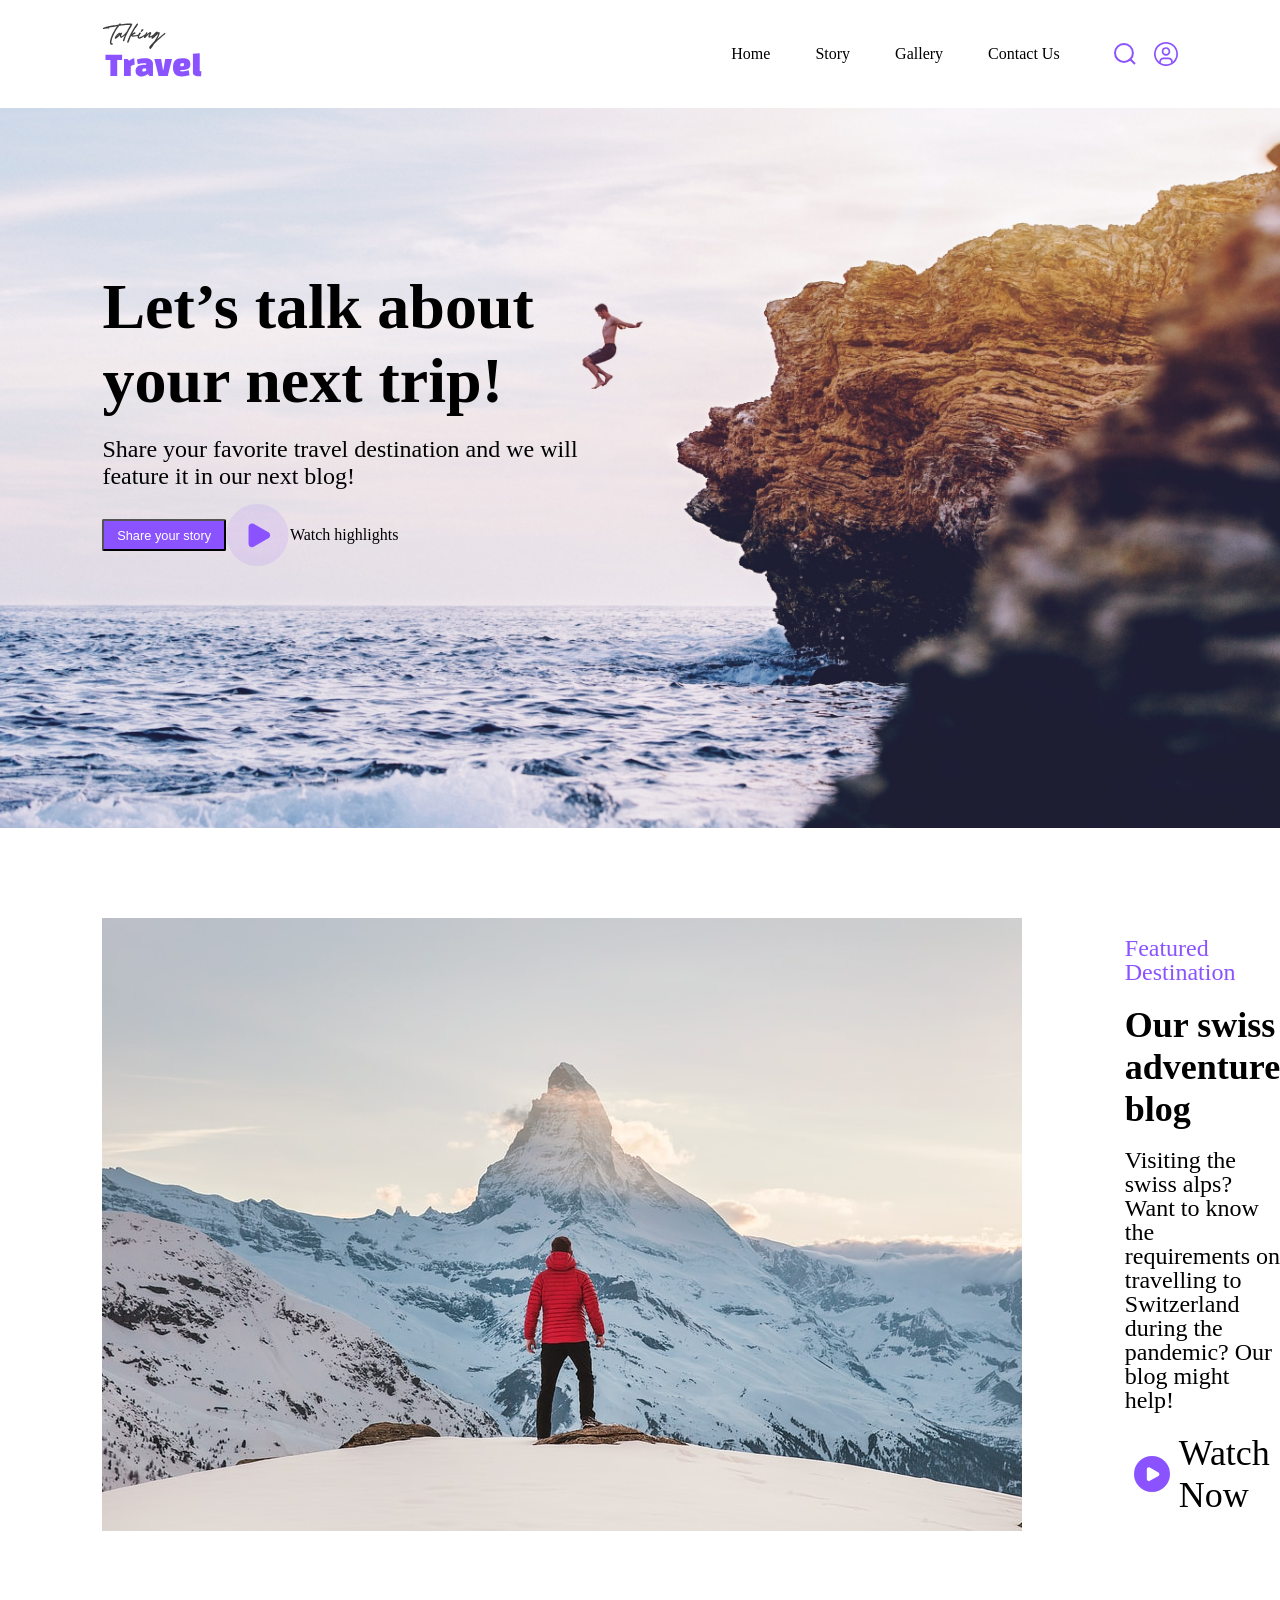
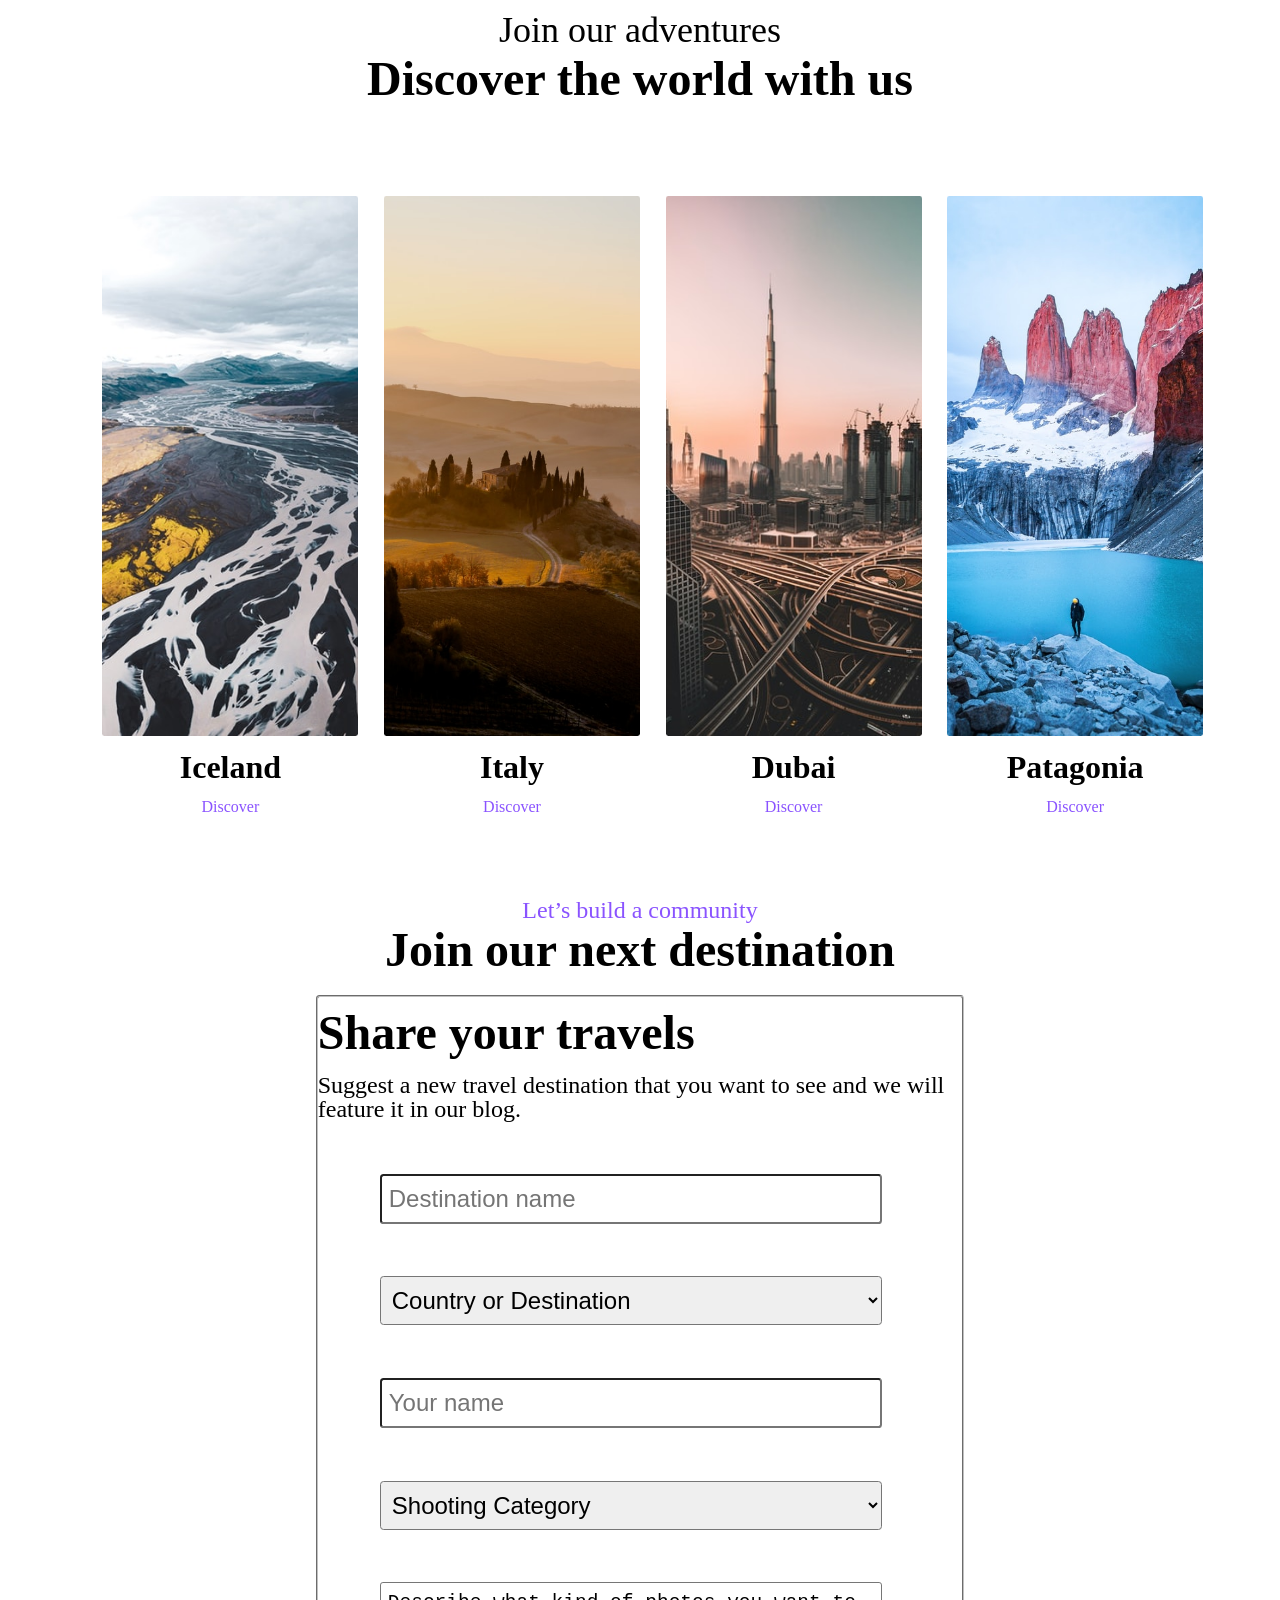
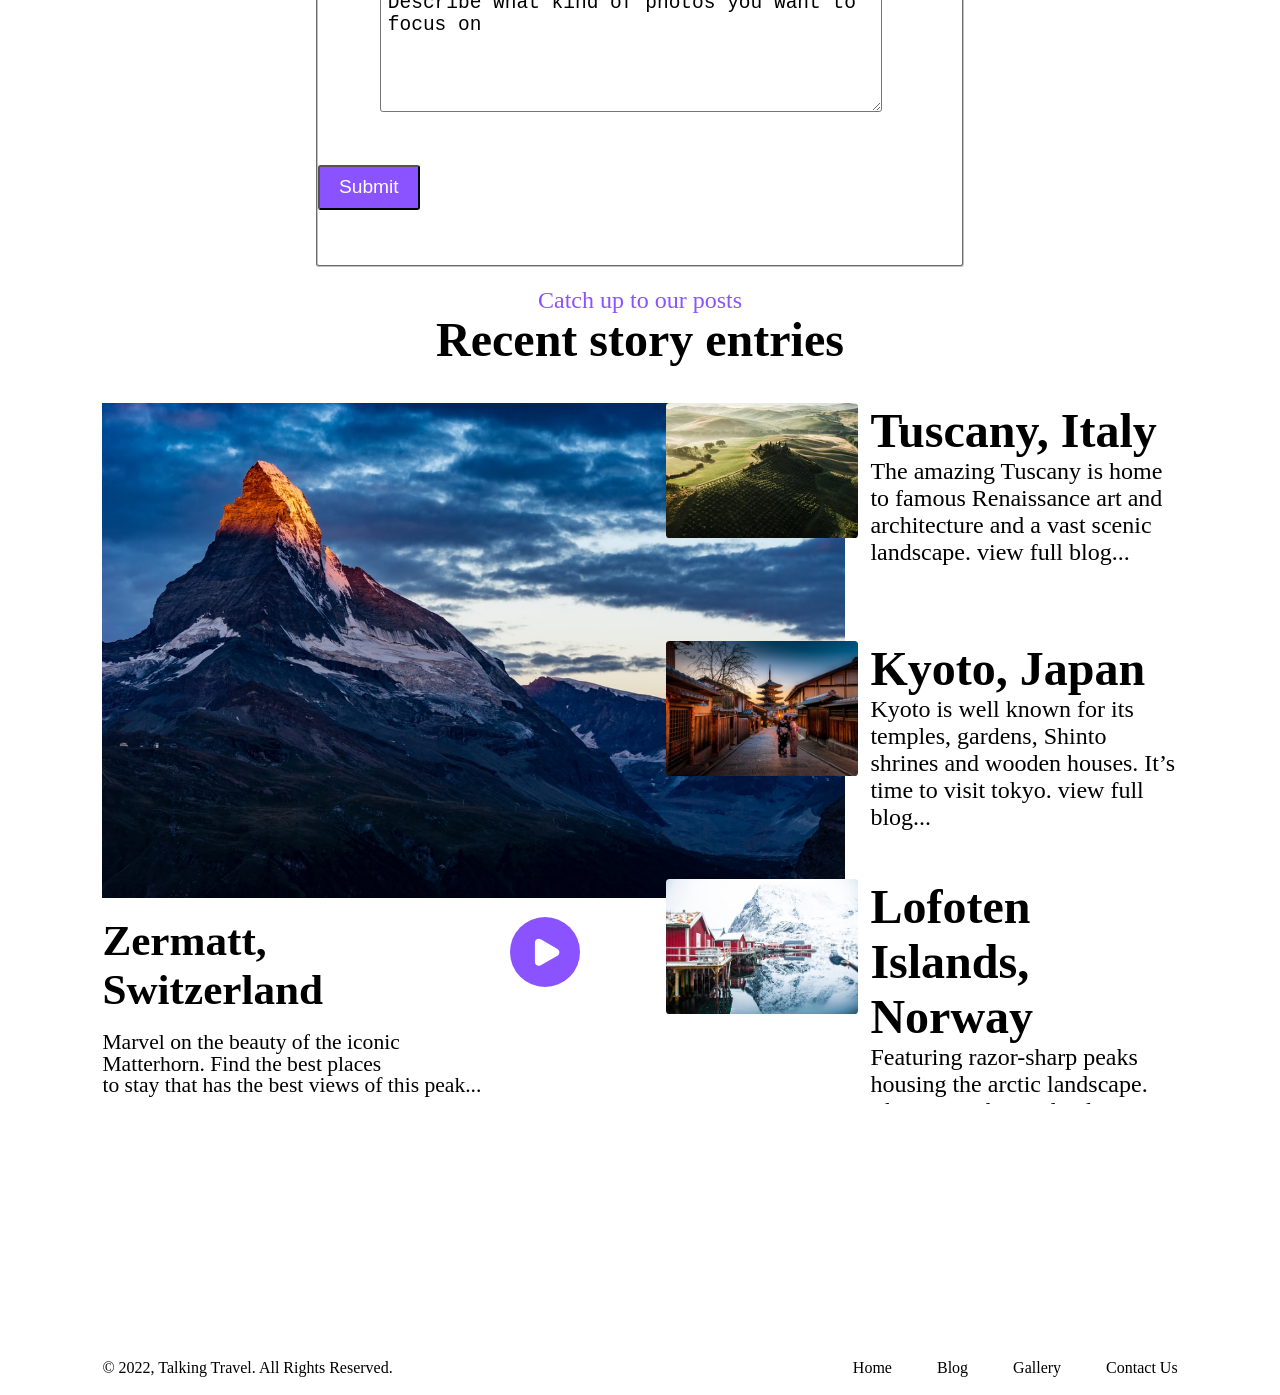
==== index.html @ 19603972 "add spacer, add 6  small style files  instead of one big" ====
<!DOCTYPE html>
<html lang="en">
  <head>
    <meta charset="UTF-8" />
    <link rel="stylesheet" href="css/base.css" />
    <link rel="stylesheet" href="css/layout.css" />
    <link rel="stylesheet" href="css/components.css" />
    <link rel="stylesheet" href="css/grid.css" />
    <link rel="stylesheet" href="css/forms.css" />
    <link rel="stylesheet" href="css/backgrounds.css" />
    <title>Home</title>
  </head>
  <body>
    <header>
      <picture class="space">
        <source media="(min-width: 360)" srcset="path" />
        <img src="assets/vector/header-logo.svg" />
      </picture>
      <nav class="navigation_menu">
        <ul class="navigation_menu_list">
          <li><a href="#">Home</a></li>
          <li><a href="blog.html">Story</a></li>
          <li><a href="#">Gallery</a></li>
          <li><a href="#">Contact Us</a></li>
        </ul>
        <section class="navigation_menu_icons">
          <picture class="navigation_menu_icons">
            <source media="(min-width: 360 px)" srcset="path" />
            <img src="assets/vector/header-search-icon.svg" />
          </picture>
          <picture class="navigation_menu_icons">
            <source media="(min-width: 360 px)" srcset="path" />
            <img src="assets/vector/header-profile-icon.svg" />
          </picture>
        </section>
      </nav>
    </header>
    <main>
      <section class="main_background">
        <h1 class="split_screen_header">
          Let’s talk about <br />
          your next trip!
        </h1>
        <p class="split_screen">
          Share your favorite travel destination and we will <br />
          feature it in our next blog!
        </p>
        <section class="item_row_button">
          <button type="button" value="button" class="split_screen_button">
            Share your story
          </button>
          <picture>
            <source media="(min-width: 240 px)" srcset="path" />
          </picture>
          <img src="assets/vector/hero-player.svg" alt="Watch highlights" />
          <figcaption>Watch highlights</figcaption>
        </section>
      </section>
      <section class="space"></section>
      <section class="split_screen">
        <picture>
          <source media="(min-width: 360 px)" srcset="path" />
          <img src="assets/images/image.jpg" alt="Watch highlights" />
        </picture>
        <section>
          <a class="split_screen"> Featured Destination</a>
          <h1 class="split_screen_header_smaller">Our swiss adventure blog</h1>
          <p class="split_screen">
            Visiting the swiss alps? Want to know the requirements on <br />
            travelling to Switzerland during the pandemic? Our blog might help!
          </p>
          <section class="split_screen">
            <picture class="navigation_menu_icons">
              <source media="(min-width: 360 px)" srcset="path" />
              <img
                src="assets/vector/video_player.svg"
                alt="Watch highlights"
              />
              <figcaption class="navigation_menu_list">Watch Now</figcaption>
            </picture>
          </section>
        </section>
      </section>
      <section class="space"></section>
      <section class="middle_style">
        <a class="middle_style"> Join our adventures</a>
      </section>
      <section class="middle_style">
        <h1 class="middle_style_head">Discover the world with us</h1>
      </section>
      <section class="space"></section>
      <section class="middle_grid">
        <section class="item">
          <picture>
            <source media="(min-width: 10 px)" srcset="path" />
            <img src="assets/images/rowImage.jpg" alt="Element 1" />
          </picture>
          <h1 class="middle_style_header_smaller">Iceland</h1>
          <p class="middle_style_colored">Discover</p>
        </section>
        <section class="item">
          <picture>
            <source media="(min-width: 10 px)" srcset="path" />
            <img src="assets/images/rowImage2.jpg" alt="Element 2" />
          </picture>
          <h1 class="middle_style_header_smaller">Italy</h1>
          <p class="middle_style_colored">Discover</p>
        </section>
        <section class="item">
          <picture>
            <source media="(min-width: 10 px)" srcset="path" />
            <img src="assets/images/rowImage3.jpg" alt="Element 3" />
          </picture>
          <h1 class="middle_style_header_smaller">Dubai</h1>
          <p class="middle_style_colored">Discover</p>
        </section>
        <section class="item">
          <picture>
            <source media="(min-width: 10 px)" srcset="path" />
            <img src="assets/images/rowImage4.jpg" alt="Element 3" />
          </picture>
          <h1 class="middle_style_header_smaller">Patagonia</h1>
          <p class="middle_style_colored">Discover</p>
        </section>
      </section>
      <section class="space"></section>
      <section class="join_background">
        <section class="middle_style">
          <p class="middle_style_colored">Let’s build a community</p>
        </section>
        <section class="middle_style">
          <h1 class="middle_style_head">Join our next destination</h1>
        </section>
        <form action="formHandler.js" autocomplete="on" class="middle_style">
          <fieldset class="split_screen_noflex">
            <h1 class="split_screen_header_smaller_nopadding">
              Share your travels
            </h1>
            <p class="split_screen_noflex">
              Suggest a new travel destination that you want to see and we will
              <br />
              feature it in our blog.
            </p>
            <br />
            <input
              type="text"
              placeholder="Destination name"
              class="form_element"
            />
            <br />
            <select class="form_element">
              <option value="Country or Destination">
                Country or Destination
              </option>
              <option value="Something else">Something else</option>
            </select>
            <br />
            <input type="text" placeholder="Your name" class="form_element" />
            <br />
            <select class="form_element">
              <option value="Shooting Category">Shooting Category</option>
              <option value="Something else">Something else</option>
            </select>
            <br />
            <textarea rows="5" cols="45" name="text" class="form_element">
Describe what kind of photos you want to focus on </textarea
            >
            <br />
            <input type="submit" , value="Submit" class="split_screen_button" />
            <br />
          </fieldset>
        </form>
      </section>
      <section class="middle_style">
        <p class="middle_style_colored">Catch up to our posts</p>
      </section>
      <section class="middle_style">
        <h1 class="middle_style_head">Recent story entries</h1>
      </section>
      <section class="split_screen_second">
        <section>
          <picture>
            <source media="(min-width: 360 px)" srcset="path" />
            <img src="assets/images/mountain.jpg" alt="mountain" />
          </picture>
          <section class="split_screen_nopadding">
            <section>
              <h1 class="split_screen_header_smaller_nopadding">
                Zermatt, Switzerland
              </h1>
              <p class="split_screen_nopadding">
                Marvel on the beauty of the iconic Matterhorn. Find the best
                places <br />
                to stay that has the best views of this peak...
              </p>
            </section>
            <picture>
              <source media="(min-width: 360 px)" srcset="path" />
              <img
                src="assets/vector/video_player.svg"
                alt="Watch highlights"
              />
            </picture>
          </section>
        </section>
        <section class="middle_grid_row">
          <section class="item_row">
            <picture>
              <source media="(min-width: 10 px)" srcset="path" />
              <img src="assets/images/vertical.jpg" alt="Element 1" />
            </picture>
            <section>
              <h1 class="middle_style_header_smaller">Tuscany, Italy</h1>
              <p class="split_screen_noflex">
                The amazing Tuscany is home to famous Renaissance art and
                architecture and a vast scenic landscape. view full blog...
              </p>
            </section>
          </section>
          <section class="item_row">
            <picture>
              <source media="(min-width: 10 px)" srcset="path" />
              <img src="assets/images/vertical2.jpg" alt="Element 2" />
            </picture>
            <section>
              <h1 class="middle_style_header_smaller">Kyoto, Japan</h1>
              <p class="split_screen_noflex">
                Kyoto is well known for its temples, gardens, Shinto shrines and
                wooden houses. It’s time to visit tokyo. view full blog...
              </p>
            </section>
          </section>
          <section class="item_row">
            <picture>
              <source media="(min-width: 10 px)" srcset="path" />
              <img src="assets/images/vertical3.jpg" alt="Element 3" />
            </picture>
            <section>
              <h1 class="middle_style_header_smaller">
                Lofoten Islands, Norway
              </h1>
              <p class="split_screen_noflex">
                Featuring razor-sharp peaks housing the arctic landscape. This
                astonishing island is perfect for your next postcard. view full
                blog...
              </p>
            </section>
          </section>
        </section>
      </section>
    </main>
    <footer class="navigation_menu">
      <p>&copy; 2022, Talking Travel. All Rights Reserved.</p>
      <nav class="navigation_menu">
        <ul class="navigation_menu_list">
          <li><a href="#">Home</a></li>
          <li><a href="blog.html">Blog</a></li>
          <li><a href="#">Gallery</a></li>
          <li><a href="#">Contact Us</a></li>
        </ul>
      </nav>
    </footer>
  </body>
</html>
---- css/base.css ----
body {
  font: 100% Roboto;
}
* {
  margin: 0;
}
---- css/layout.css ----
header,
footer {
  display: flex;
  align-items: center;
  justify-content: space-between;
  padding: 2vh 8vw;
}
.space {
  height: 8vh;
}

.navigation_menu,
.navigation_menu_list,
.navigation_menu_icons {
  display: flex;
  justify-content: space-between;
  flex-wrap: nowrap;
  align-items: center;
  gap: 5vh;
}
.navigation_menu_list {
  justify-content: center;
}
.navigation_menu_icons {
  gap: 1vh;
}
---- css/components.css ----
.navigation_menu_list li,
.navigation_menu_list a,
.split_screen p,
.split_screen_noflex p,
.split_screen_nopadding p,
.split_screen a {
  display: inline-block;
  color: #000;
  font-family: Roboto;
  font-style: normal;
  font-size: 1em;
  line-height: 100%;
  font-weight: 400;
  letter-spacing: 0%;
  text-decoration: none;
}

.split_screen_nopadding p {
  font-size: 0.6em;
}

.split_screen a {
  color: #8a53ff;
}

.split_screen,
.split_screen_nopadding,
.split_screen_header,
.split_screen_header_smaller,
.split_screen_noflex,
.split_screen_second {
  padding-left: 8vw;
  display: flex;
  text-align: left;
  margin: 0;
}

.split_screen {
  padding-top: 2vh;
  justify-content: space-between;
  font-size: 1.5em;
}
.split_screen_nopadding {
  padding-left: 0vw;
  padding-top: 2vh;
  justify-content: center;
  font-size: 1.5em;
  gap: 1vw;
}
.split_screen_header {
  padding-top: 18vh;
  justify-content: left;
  font-size: 4em;
  font-family: Changa One;
}
.split_screen_header_smaller {
  padding-top: 2vh;
  text-align: inherit;
  justify-content: inherit;
  font-size: 1.5em;
  font-family: Changa One;
}
.split_screen_button {
  background-color: #8a53ff;
  font-size: 0.8em;
  color: #ffff;
  border-radius: 0.15em;
  padding: 0.5em 1em;
  margin: 0;
  outline: none;
}
.middle_style {
  display: flex;
  text-align: center;
  font-size: 1.5em;
  margin: 0;
  justify-content: center;
  gap: 1vw;
}
.middle_style_colored {
  display: inline-block;
  color: #8a53ff;
  font-family: Roboto;
  font-size: 1em;
  line-height: 100%;
  font-weight: 400;
  letter-spacing: 0%;
  text-decoration: none;
}

.middle_style_header_smaller,
.split_screen_noflex h1,
.middle_style_head {
  display: flex;
  text-align: inherit;
  justify-content: inherit;
  font-size: 2em;
  margin: 0;
  font-family: Changa One;
}

.middle_style_head {
  text-align: center;
  justify-content: center;
  padding-bottom: 2vh;
}

.split_screen_header_smaller_nopadding {
  display: inherit;
  text-align: inherit;
  justify-content: inherit;
  font-size: 1.2em;
  margin: 0;
  font-family: Changa One;
}

.split_screen_noflex {
  padding-left: 0vw;
  justify-content: space-between;
  flex-direction: column;
  align-items: flex-start;
  font-size: 1em;
  gap: 1vw;
  border-radius: 0.15em;
}
.split_screen_noflex picture,
.split_screen_second picture {
  object-fit: cover;
  display: flex;
  width: 35vw;
  height: 55vh;
  border-radius: 0.15em;
}
.split_screen_smaller {
  object-fit: cover;
  display: flex;
  width: 20vw;
  height: 40vh;
  border-radius: 0.15em;
}
.split_screen_noflex_small {
  padding-top: 4vh;
  padding-left: 4vw;
  display: flex;
  align-items: center;
  font-size: 1em;
  margin: 0;
}
.split_screen_noflex_small picture,
.split_screen_nopadding picture {
  object-fit: cover;
  display: block;
  margin: 0;
  width: 40vw;
  height: 40vh;
}

.split_screen_noflex_small img,
.split_screen_nopadding img {
  width: 20%;
  height: 20%;
  object-fit: contain;
  display: block;
}

.split_screen_image {
  display: flex;
  text-align: left;
  justify-content: left;
  font-size: 1.5em;
  margin: 0;
  gap: 1vw;
  object-fit: cover;
  display: flex;
  width: 20vw;
  height: 40vh;
  border-radius: 0.15em;
}

.split_screen_second {
  padding-top: 2vh;
  justify-content: left;
  font-size: 1.5em;
  gap: 1vw;
}
---- css/grid.css ----
.middle_grid {
  padding-left: 8vw;
  padding-right: 8vw;
  margin: 0;
  display: grid;
  grid-template-columns: repeat(4, 1fr);
  gap: 2vw;
}

.middle_grid_row {
  margin-left: -16vw;
  padding-right: 8vw;
  display: grid;
  grid-template-rows: repeat(4, 1fr);
  gap: 1vw;
}

.item,
.item_row {
  margin: 0;
  display: flex;
  flex-direction: column;
  text-align: center;
  align-items: center;
  width: 20vw;
  height: 70vh;
  overflow: hidden;
  gap: 1vw;
}

.item_row {
  flex-direction: row;
  width: 40vw;
  height: 25vh;
  overflow: hidden;
  align-items: flex-start;
  text-align: left;
}

.item_row_button {
  padding-left: 8vw;
  margin: 0;
  display: flex;
  flex-direction: row;
  width: 30vw;
  height: 10vh;
  overflow: hidden;
  align-items: center;
}

.item_row_button img {
  object-fit: contain;
  display: flex;
  width: 5vw;
  height: 7vh;
  overflow: hidden;
  border-radius: 0.15em;
}
.middle_grid img,
.middle_grid_row img {
  object-fit: cover;
  display: flex;
  width: 20vw;
  height: 60vh;
  overflow: hidden;
  border-radius: 0.15em;
}
.middle_grid_row img {
  width: 15vw;
  height: 15vh;
}
---- css/forms.css ----
.form_element {
  padding-left: 0.5vw;
  width: 80%;
  padding-top: 1vh;
  padding-bottom: 1vh;
  text-align: left center;
  justify-content: center;
  font-size: 1em;
  margin: 0 auto;
  border-radius: 0.15em;
  display: block;
  box-sizing: border-box;
}
---- css/backgrounds.css ----
.main_background,
.join_background {
  background-repeat: no-repeat;
  background-position: center center;
  background-size: cover;
  background-attachment: fixed;
  width: 100vw;
}

.main_background {
  background-image: url("../assets/images/background.jpg");
  height: 80vh;
}

.join_background {
  background-image: url("../assets/images/join-bg.png");
  height: 110vh;
}
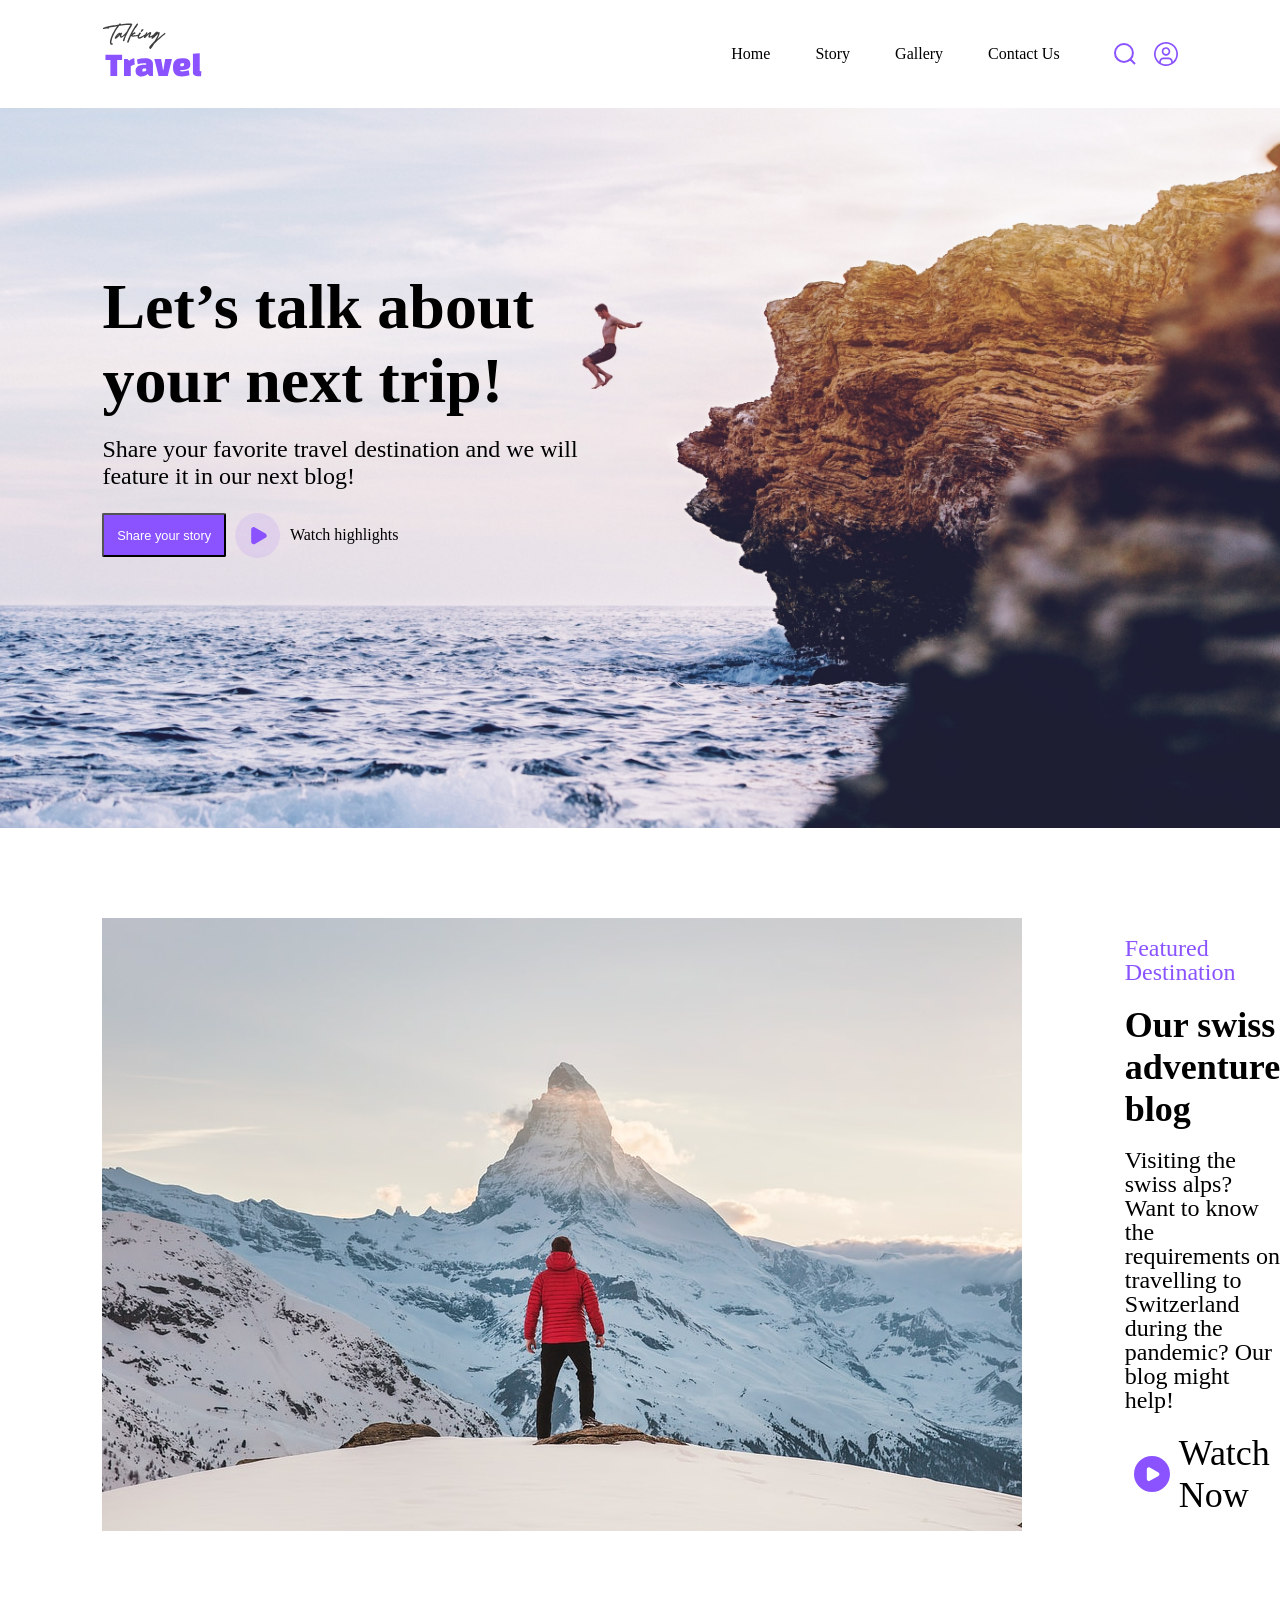
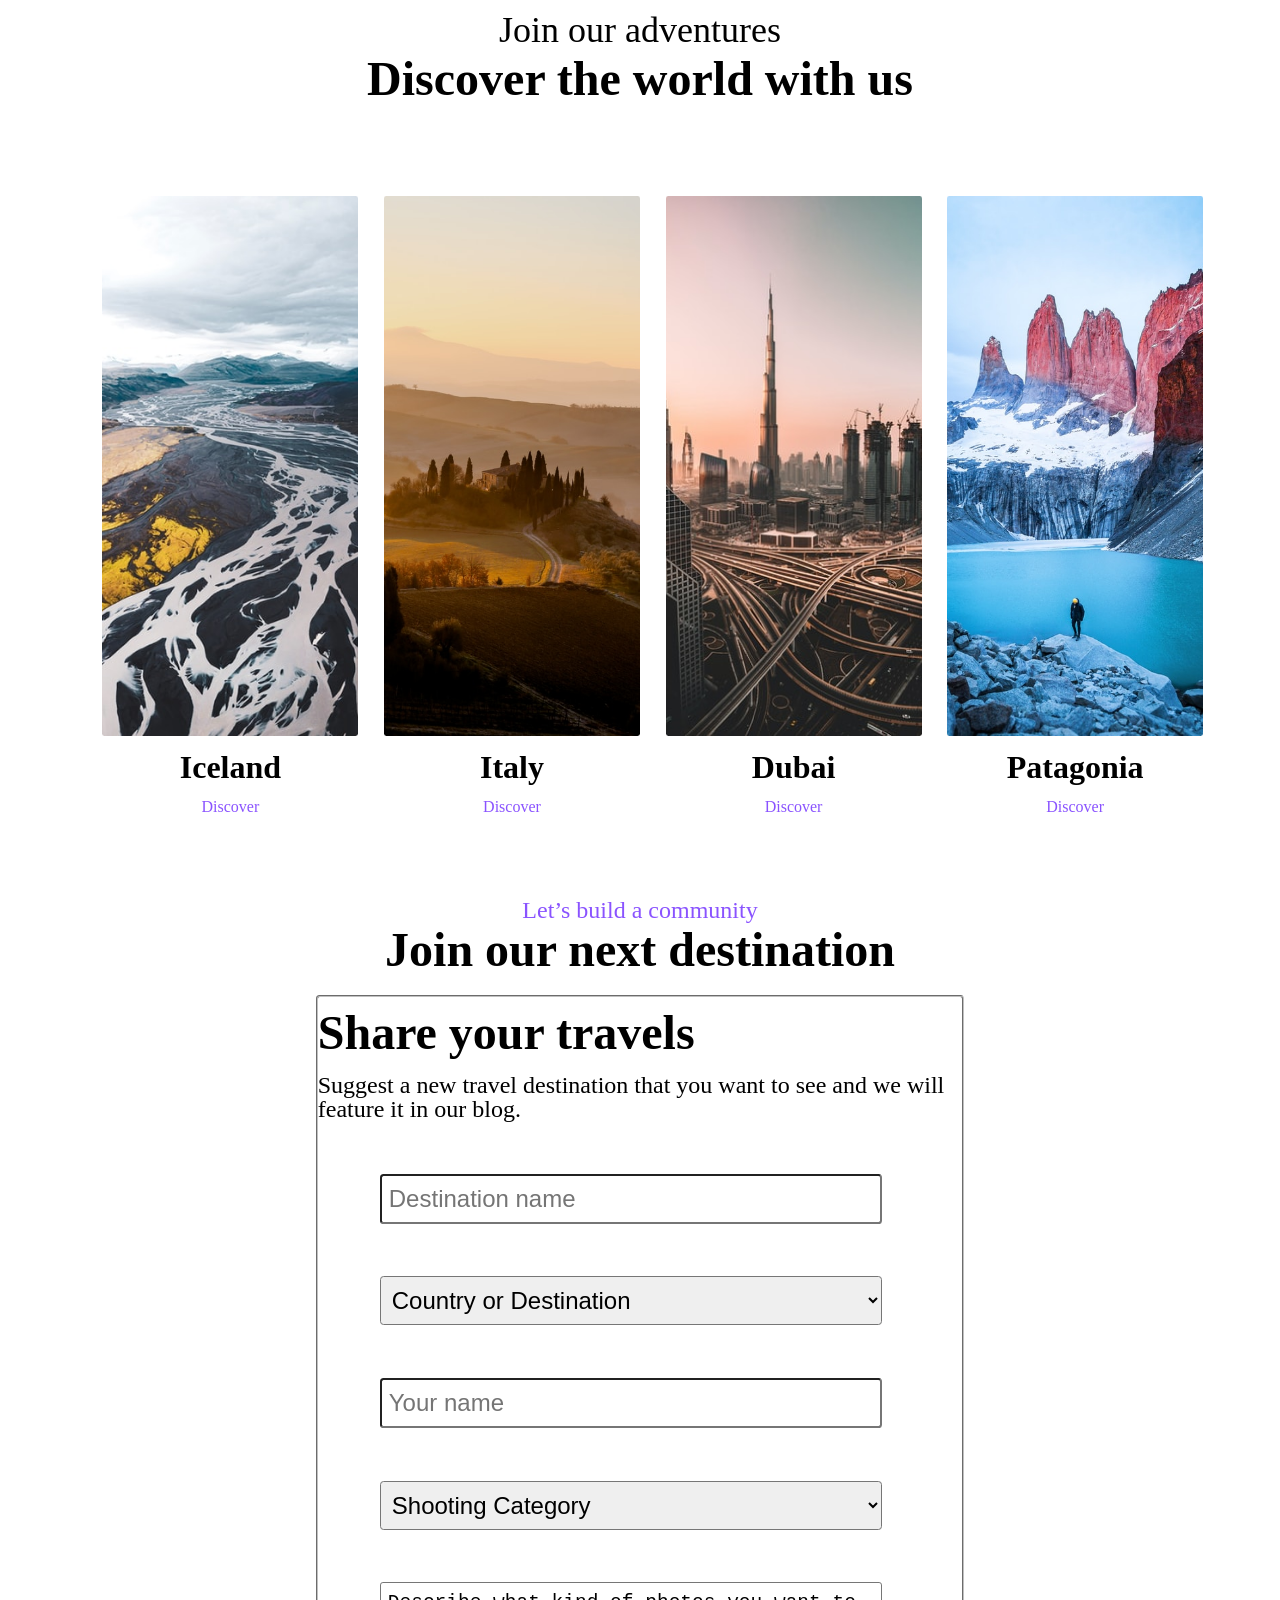
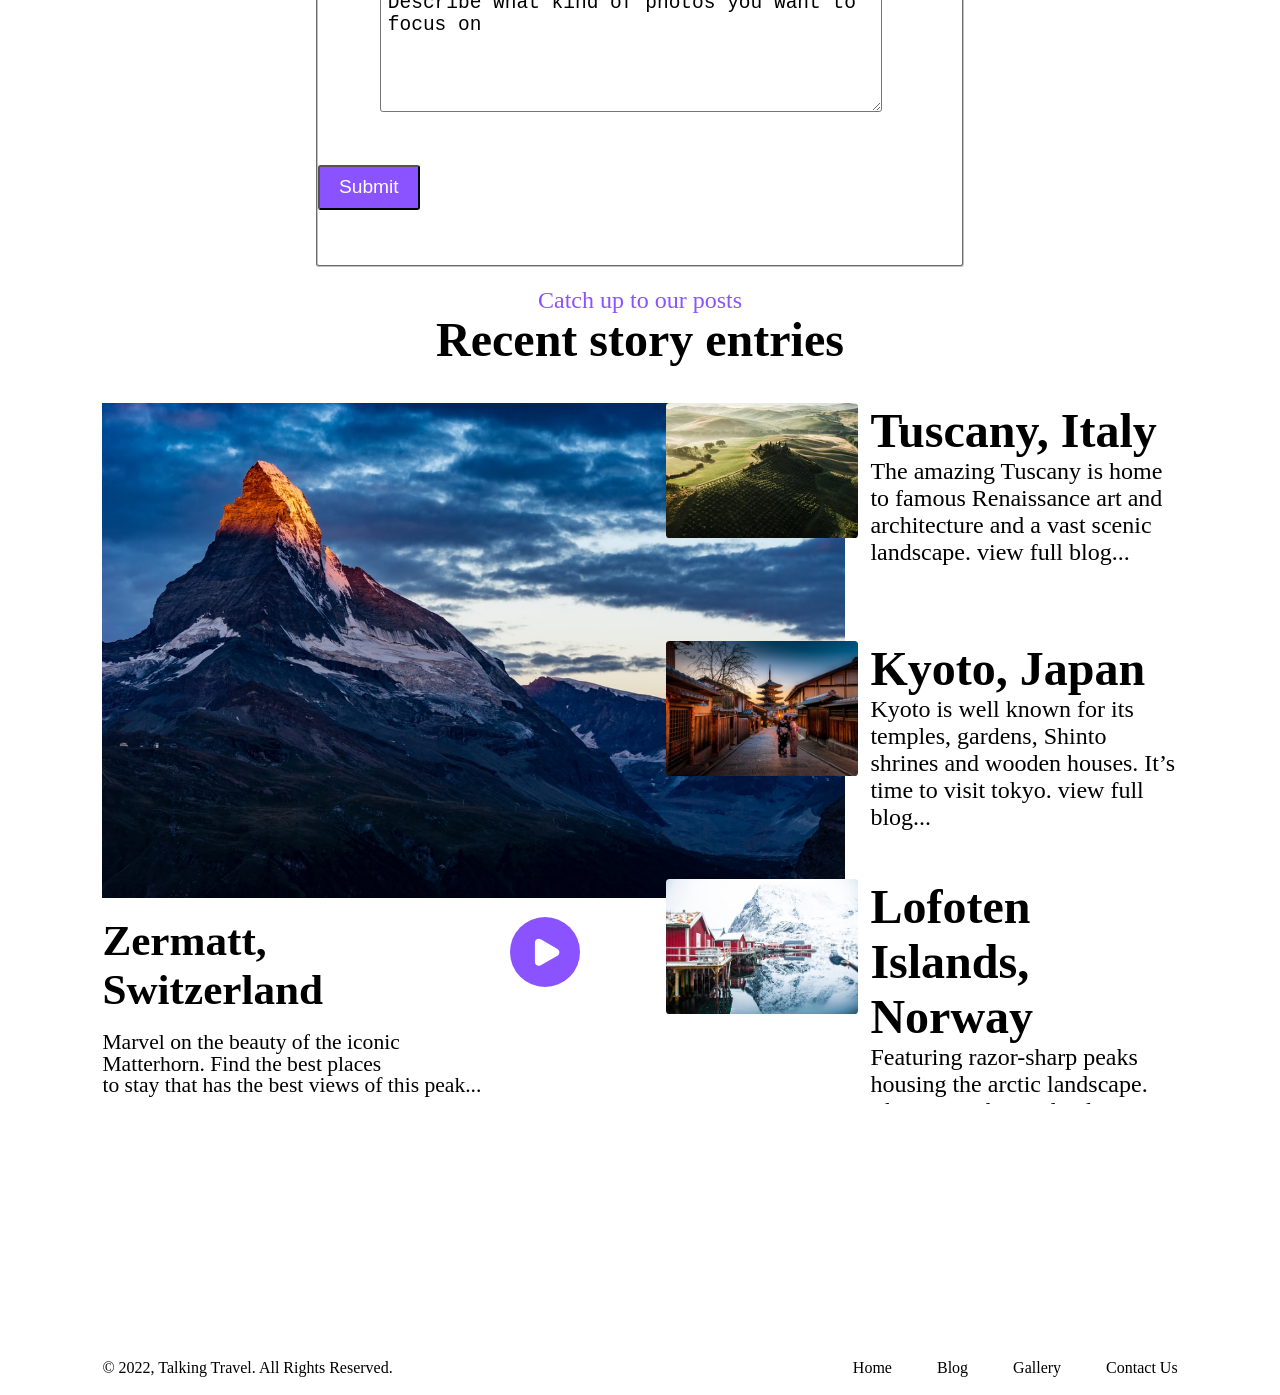
==== commit 18cbee6d: "small style changes" ====
--- a/index.html
+++ b/index.html
@@ -166,7 +166,12 @@
 Describe what kind of photos you want to focus on </textarea
             >
             <br />
-            <input type="submit" , value="Submit" class="split_screen_button" />
+            <input
+              type="submit"
+              ,
+              value="Submit"
+              class="split_screen_button_alternative"
+            />
             <br />
           </fieldset>
         </form>
--- a/css/components.css
+++ b/css/components.css
@@ -3,7 +3,8 @@
 .split_screen p,
 .split_screen_noflex p,
 .split_screen_nopadding p,
-.split_screen a {
+.split_screen a,
+.split_screen_text a {
   display: inline-block;
   color: #000;
   font-family: Roboto;
@@ -19,7 +20,8 @@
   font-size: 0.6em;
 }
 
-.split_screen a {
+.split_screen a,
+.split_screen_noflex a {
   color: #8a53ff;
 }
 
@@ -28,7 +30,9 @@
 .split_screen_header,
 .split_screen_header_smaller,
 .split_screen_noflex,
-.split_screen_second {
+.split_screen_second,
+.split_screen_right,
+.split_screen_text {
   padding-left: 8vw;
   display: flex;
   text-align: left;
@@ -61,6 +65,15 @@
   font-family: Changa One;
 }
 .split_screen_button {
+  background-color: #8a53ff;
+  font-size: 0.8em;
+  color: #ffff;
+  border-radius: 0.15em;
+  padding: 1em 1em;
+  margin: 0;
+  outline: none;
+}
+.split_screen_button_alternative {
   background-color: #8a53ff;
   font-size: 0.8em;
   color: #ffff;
@@ -145,6 +158,19 @@
   align-items: center;
   font-size: 1em;
   margin: 0;
+}
+.picture_column {
+  flex-direction: column;
+  padding-top: 2vh;
+  padding-left: 2vw;
+  width: 15%;
+  height: 20vh;
+  display: flex;
+  align-items: flex-start;
+  justify-content: space-between;
+  font-size: 1em;
+  margin: 0;
+  gap: 0.5vw;
 }
 .split_screen_noflex_small picture,
 .split_screen_nopadding picture {
@@ -182,4 +208,44 @@
   justify-content: left;
   font-size: 1.5em;
   gap: 1vw;
-}+}
+
+.split_screen_right {
+  flex-direction: row;
+  justify-content: right;
+  height: 10vh;
+  width: 40vw;
+  gap: 1vw;
+}
+.split_screen_right img {
+  height: 8vh;
+  border-radius: 2em;
+}
+.picture_column img {
+  height: 27vh;
+  width: 20vw;
+}
+.split_screen video {
+  padding-left: 8vw;
+  justify-content: center;
+  width: 70vw;
+  height: 70vh;
+  object-fit: cover;
+}
+
+.split_screen_text {
+  padding-right: 8vw;
+  flex-direction: column;
+}
+
+.split_screen_text a {
+  padding-right: 2vw;
+  color: #000;
+  font-size: 1.2em;
+}
+.split_screen_text h3 {
+  color: #000;
+  font-size: 1.5em;
+  font-family: Roboto;
+  font-style: normal;
+}
--- a/css/grid.css
+++ b/css/grid.css
@@ -6,6 +6,17 @@
   grid-template-columns: repeat(4, 1fr);
   gap: 2vw;
 }
+
+.middle_grid_narrow {
+  padding-left: 16vw;
+  padding-right: 16vw;
+  margin: 0;
+  display: grid;
+  grid-template-columns: repeat(3, 1fr);
+  gap: 1vw;
+}
+
+
 
 .middle_grid_row {
   margin-left: -16vw;
@@ -52,12 +63,13 @@
   object-fit: contain;
   display: flex;
   width: 5vw;
-  height: 7vh;
+  height: 5vh;
   overflow: hidden;
   border-radius: 0.15em;
 }
 .middle_grid img,
-.middle_grid_row img {
+.middle_grid_row img,
+.middle_grid_narrow img {
   object-fit: cover;
   display: flex;
   width: 20vw;
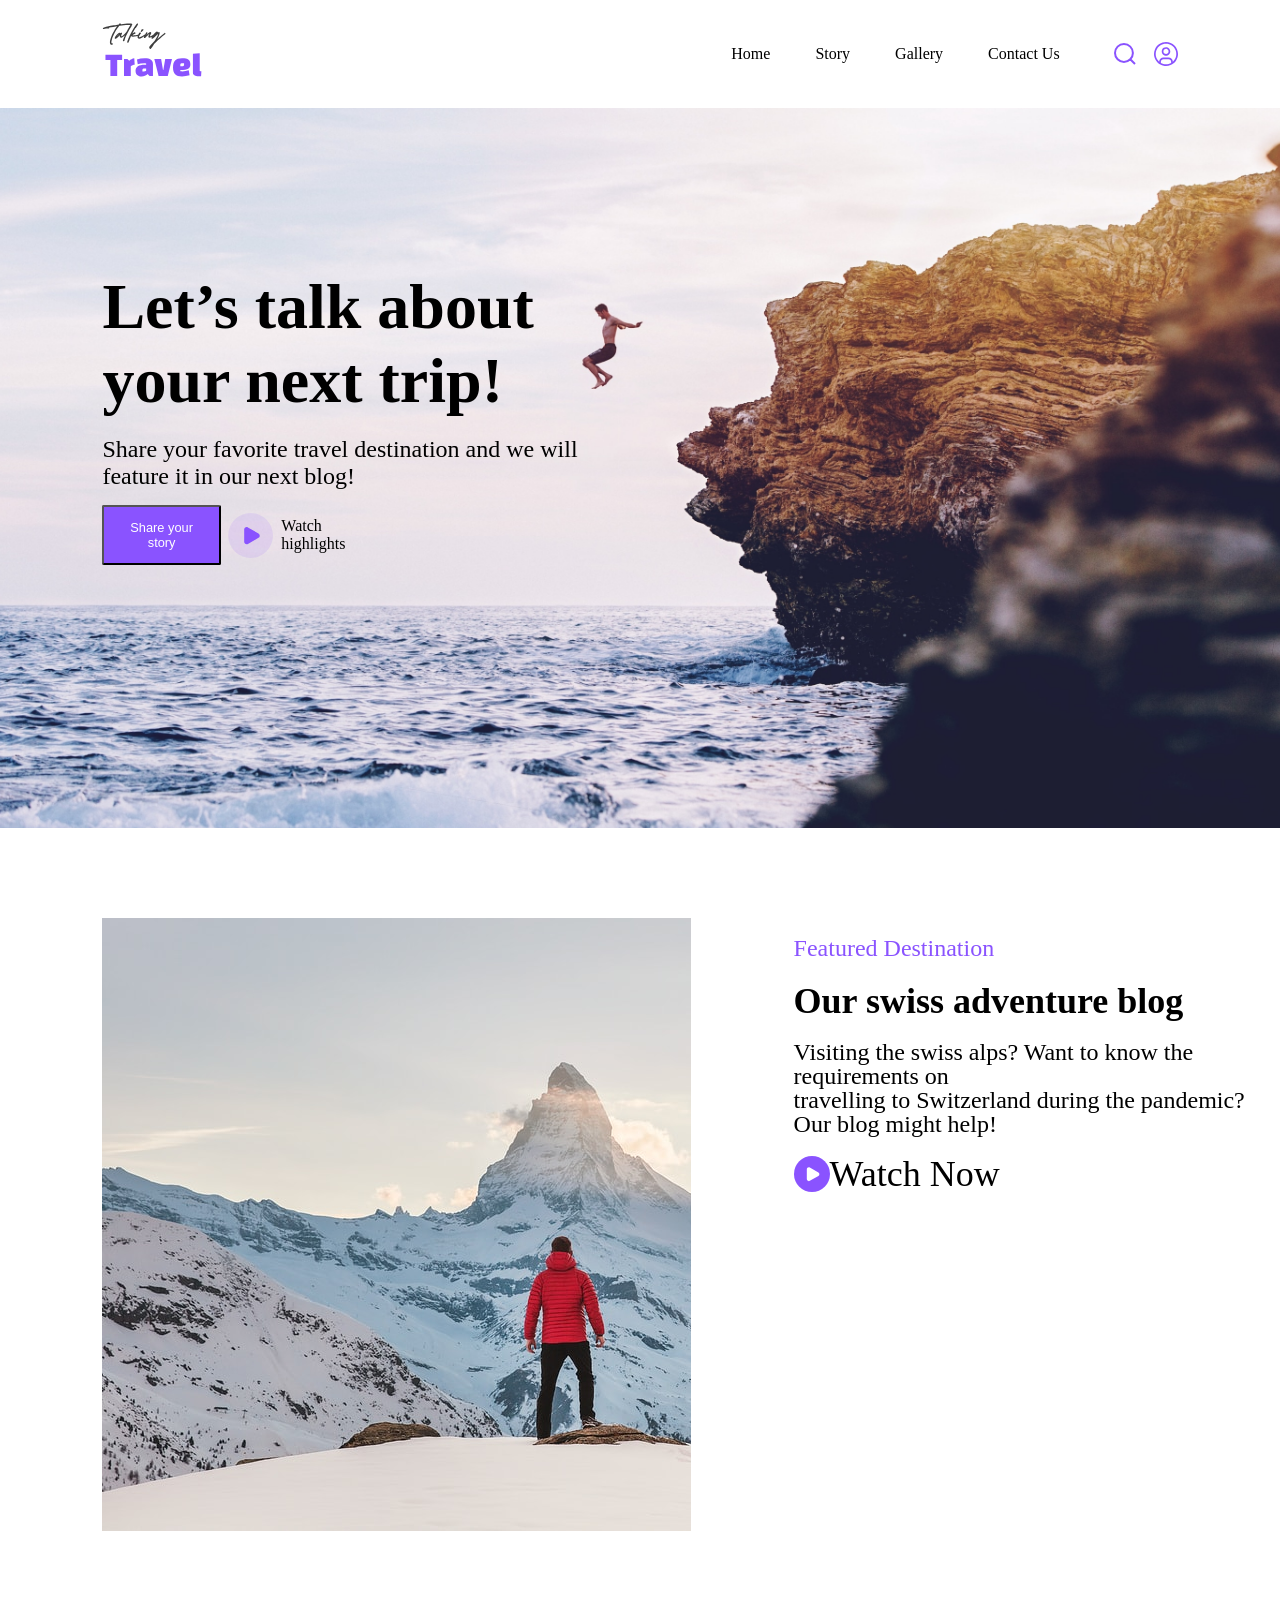
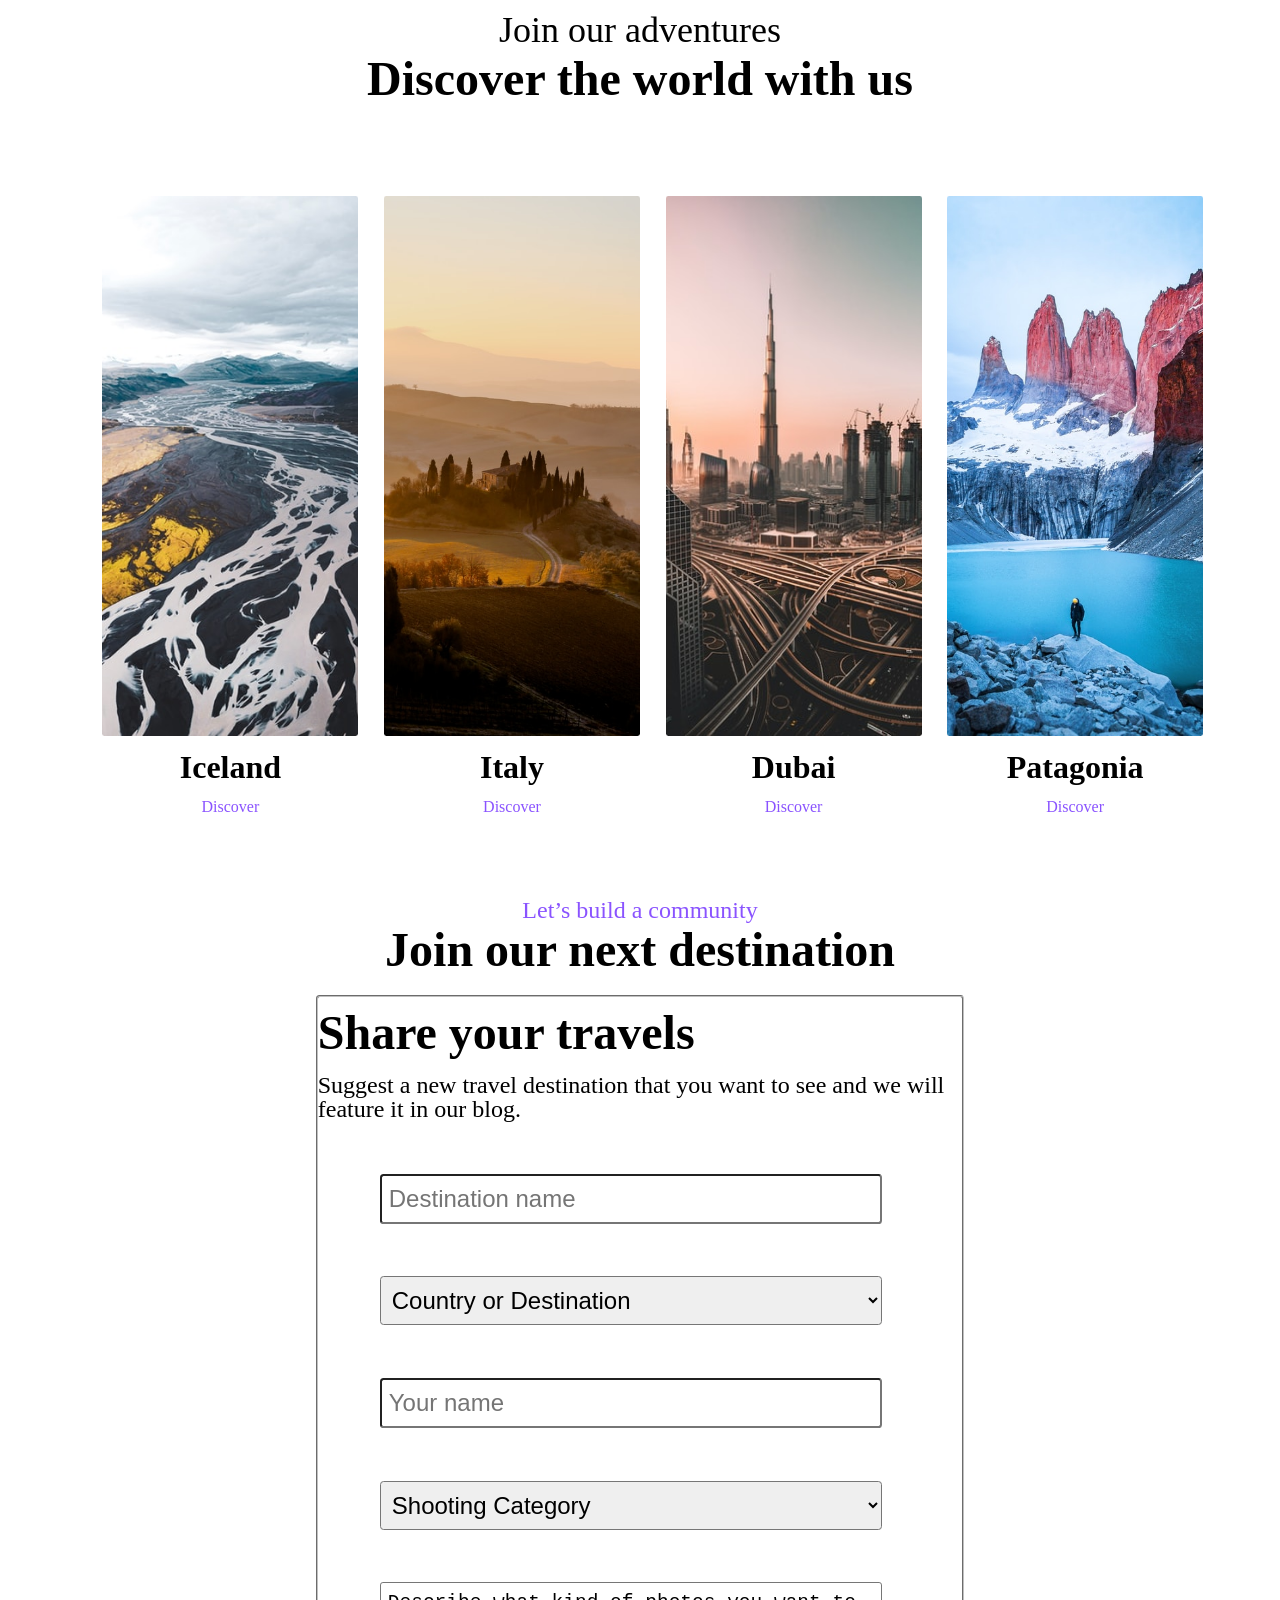
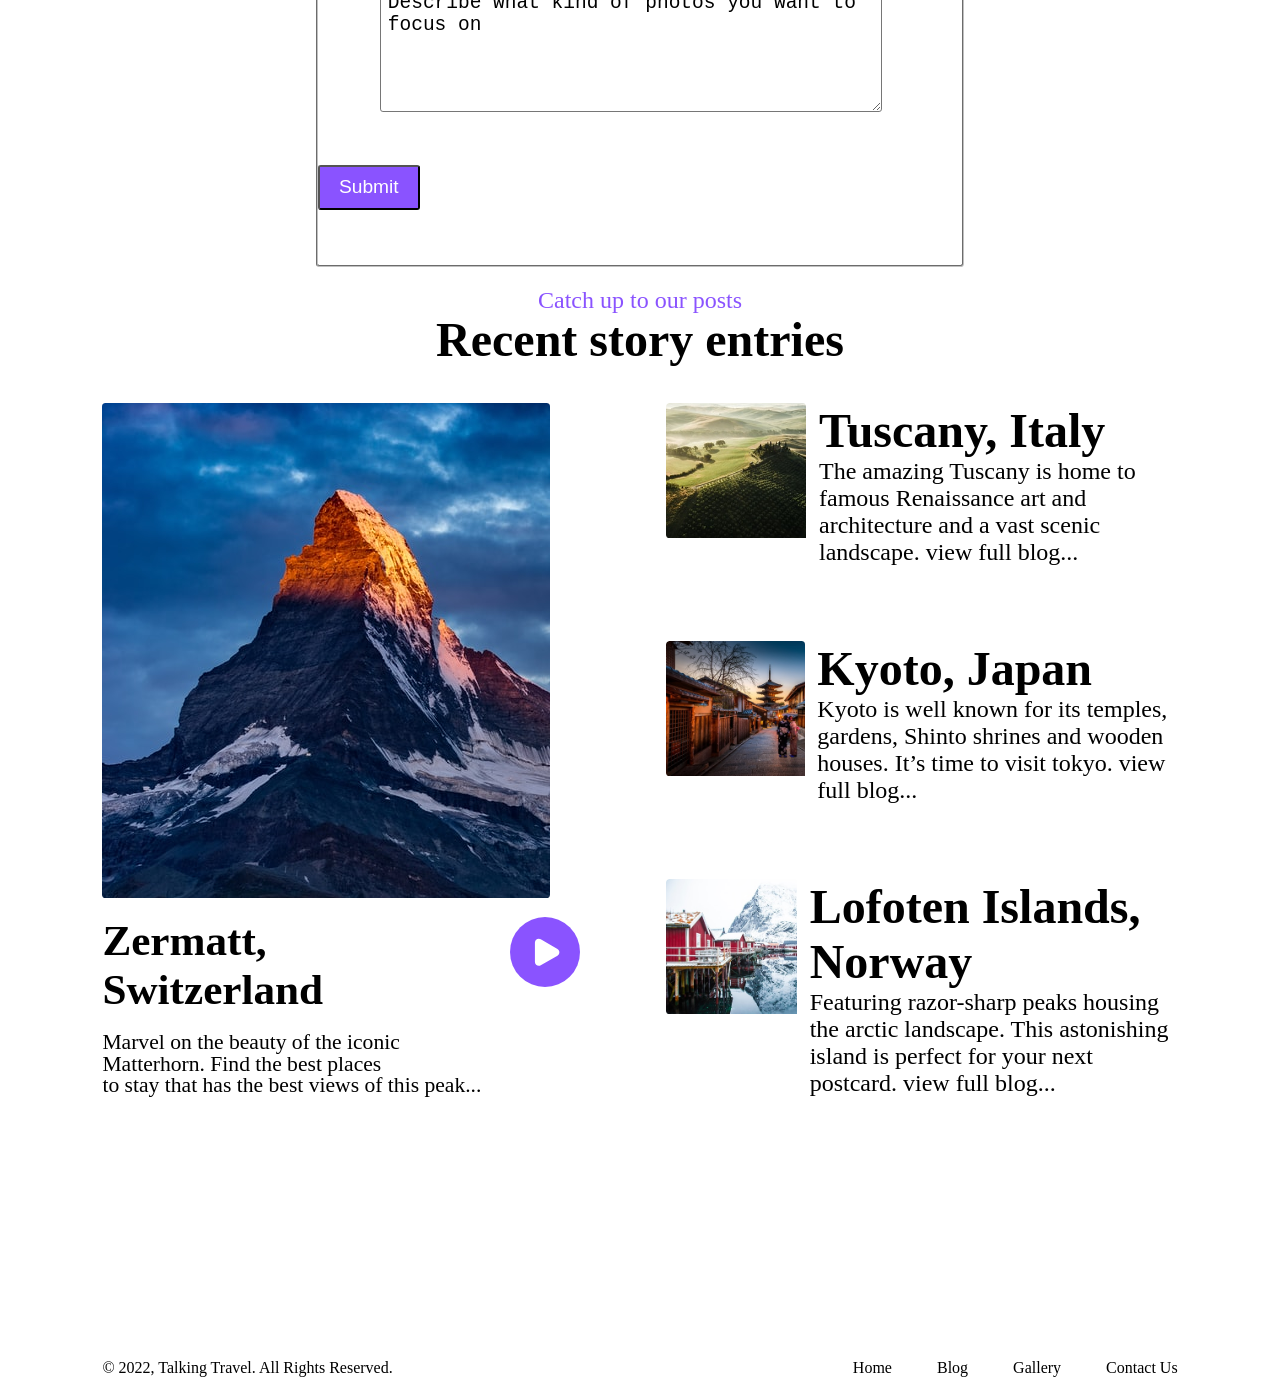
==== commit 6f19e095: "fix button and not used elements" ====
--- a/index.html
+++ b/index.html
@@ -75,63 +75,63 @@
               <img
                 src="assets/vector/video_player.svg"
                 alt="Watch highlights"
-              />
-              <figcaption class="navigation_menu_list">Watch Now</figcaption>
-            </picture>
-          </section>
-        </section>
-      </section>
-      <section class="space"></section>
-      <section class="middle_style">
-        <a class="middle_style"> Join our adventures</a>
-      </section>
-      <section class="middle_style">
-        <h1 class="middle_style_head">Discover the world with us</h1>
-      </section>
-      <section class="space"></section>
-      <section class="middle_grid">
+              />          
+            </picture>
+            <p >Watch Now</p>
+          </section>
+        </section>
+      </section>
+      <section class="space"></section>
+      <section class="screen_center">
+        <a class="screen_center"> Join our adventures</a>
+      </section>
+      <section class="screen_center">
+        <h1 class="screen_center_head">Discover the world with us</h1>
+      </section>
+      <section class="space"></section>
+      <section class="grid">
         <section class="item">
           <picture>
             <source media="(min-width: 10 px)" srcset="path" />
             <img src="assets/images/rowImage.jpg" alt="Element 1" />
           </picture>
-          <h1 class="middle_style_header_smaller">Iceland</h1>
-          <p class="middle_style_colored">Discover</p>
+          <h1 class="screen_center_header_smaller">Iceland</h1>
+          <p class="screen_center_colored">Discover</p>
         </section>
         <section class="item">
           <picture>
             <source media="(min-width: 10 px)" srcset="path" />
             <img src="assets/images/rowImage2.jpg" alt="Element 2" />
           </picture>
-          <h1 class="middle_style_header_smaller">Italy</h1>
-          <p class="middle_style_colored">Discover</p>
+          <h1 class="screen_center_header_smaller">Italy</h1>
+          <p class="screen_center_colored">Discover</p>
         </section>
         <section class="item">
           <picture>
             <source media="(min-width: 10 px)" srcset="path" />
             <img src="assets/images/rowImage3.jpg" alt="Element 3" />
           </picture>
-          <h1 class="middle_style_header_smaller">Dubai</h1>
-          <p class="middle_style_colored">Discover</p>
+          <h1 class="screen_center_header_smaller">Dubai</h1>
+          <p class="screen_center_colored">Discover</p>
         </section>
         <section class="item">
           <picture>
             <source media="(min-width: 10 px)" srcset="path" />
             <img src="assets/images/rowImage4.jpg" alt="Element 3" />
           </picture>
-          <h1 class="middle_style_header_smaller">Patagonia</h1>
-          <p class="middle_style_colored">Discover</p>
+          <h1 class="screen_center_header_smaller">Patagonia</h1>
+          <p class="screen_center_colored">Discover</p>
         </section>
       </section>
       <section class="space"></section>
       <section class="join_background">
-        <section class="middle_style">
-          <p class="middle_style_colored">Let’s build a community</p>
-        </section>
-        <section class="middle_style">
-          <h1 class="middle_style_head">Join our next destination</h1>
-        </section>
-        <form action="formHandler.js" autocomplete="on" class="middle_style">
+        <section class="screen_center">
+          <p class="screen_center_colored">Let’s build a community</p>
+        </section>
+        <section class="screen_center">
+          <h1 class="screen_center_head">Join our next destination</h1>
+        </section>
+        <form action="formHandler.js" autocomplete="on" class="screen_center">
           <fieldset class="split_screen_noflex">
             <h1 class="split_screen_header_smaller_nopadding">
               Share your travels
@@ -176,11 +176,11 @@
           </fieldset>
         </form>
       </section>
-      <section class="middle_style">
-        <p class="middle_style_colored">Catch up to our posts</p>
-      </section>
-      <section class="middle_style">
-        <h1 class="middle_style_head">Recent story entries</h1>
+      <section class="screen_center">
+        <p class="screen_center_colored">Catch up to our posts</p>
+      </section>
+      <section class="screen_center">
+        <h1 class="screen_center_head">Recent story entries</h1>
       </section>
       <section class="split_screen_second">
         <section>
@@ -208,14 +208,14 @@
             </picture>
           </section>
         </section>
-        <section class="middle_grid_row">
+        <section class="grid_row">
           <section class="item_row">
             <picture>
               <source media="(min-width: 10 px)" srcset="path" />
               <img src="assets/images/vertical.jpg" alt="Element 1" />
             </picture>
             <section>
-              <h1 class="middle_style_header_smaller">Tuscany, Italy</h1>
+              <h1 class="screen_center_header_smaller">Tuscany, Italy</h1>
               <p class="split_screen_noflex">
                 The amazing Tuscany is home to famous Renaissance art and
                 architecture and a vast scenic landscape. view full blog...
@@ -228,7 +228,7 @@
               <img src="assets/images/vertical2.jpg" alt="Element 2" />
             </picture>
             <section>
-              <h1 class="middle_style_header_smaller">Kyoto, Japan</h1>
+              <h1 class="screen_center_header_smaller">Kyoto, Japan</h1>
               <p class="split_screen_noflex">
                 Kyoto is well known for its temples, gardens, Shinto shrines and
                 wooden houses. It’s time to visit tokyo. view full blog...
@@ -241,7 +241,7 @@
               <img src="assets/images/vertical3.jpg" alt="Element 3" />
             </picture>
             <section>
-              <h1 class="middle_style_header_smaller">
+              <h1 class="screen_center_header_smaller">
                 Lofoten Islands, Norway
               </h1>
               <p class="split_screen_noflex">
--- a/css/base.css
+++ b/css/base.css
@@ -3,4 +3,5 @@
 }
 * {
   margin: 0;
+  box-sizing: border-box;
 }
--- a/css/components.css
+++ b/css/components.css
@@ -4,7 +4,8 @@
 .split_screen_noflex p,
 .split_screen_nopadding p,
 .split_screen a,
-.split_screen_text a {
+.split_screen_text a,
+.split_screen_text_uniq a {
   display: inline-block;
   color: #000;
   font-family: Roboto;
@@ -32,7 +33,8 @@
 .split_screen_noflex,
 .split_screen_second,
 .split_screen_right,
-.split_screen_text {
+.split_screen_text,
+.split_screen_noflex_custom {
   padding-left: 8vw;
   display: flex;
   text-align: left;
@@ -41,7 +43,7 @@
 
 .split_screen {
   padding-top: 2vh;
-  justify-content: space-between;
+  justify-content: flex-start;
   font-size: 1.5em;
 }
 .split_screen_nopadding {
@@ -82,7 +84,7 @@
   margin: 0;
   outline: none;
 }
-.middle_style {
+.screen_center {
   display: flex;
   text-align: center;
   font-size: 1.5em;
@@ -90,7 +92,7 @@
   justify-content: center;
   gap: 1vw;
 }
-.middle_style_colored {
+.screen_center_colored {
   display: inline-block;
   color: #8a53ff;
   font-family: Roboto;
@@ -101,9 +103,9 @@
   text-decoration: none;
 }
 
-.middle_style_header_smaller,
+.screen_center_header_smaller,
 .split_screen_noflex h1,
-.middle_style_head {
+.screen_center_head {
   display: flex;
   text-align: inherit;
   justify-content: inherit;
@@ -112,7 +114,7 @@
   font-family: Changa One;
 }
 
-.middle_style_head {
+.screen_center_head {
   text-align: center;
   justify-content: center;
   padding-bottom: 2vh;
@@ -136,6 +138,14 @@
   gap: 1vw;
   border-radius: 0.15em;
 }
+.split_screen_noflex_custom {
+  padding-left: 8vw;
+  flex-direction: row;
+  align-items: left;
+  font-size: 1em;
+  gap: 1vw;
+  border-radius: 0.15em;
+}
 .split_screen_noflex picture,
 .split_screen_second picture {
   object-fit: cover;
@@ -159,19 +169,7 @@
   font-size: 1em;
   margin: 0;
 }
-.picture_column {
-  flex-direction: column;
-  padding-top: 2vh;
-  padding-left: 2vw;
-  width: 15%;
-  height: 20vh;
-  display: flex;
-  align-items: flex-start;
-  justify-content: space-between;
-  font-size: 1em;
-  margin: 0;
-  gap: 0.5vw;
-}
+
 .split_screen_noflex_small picture,
 .split_screen_nopadding picture {
   object-fit: cover;
@@ -189,20 +187,6 @@
   display: block;
 }
 
-.split_screen_image {
-  display: flex;
-  text-align: left;
-  justify-content: left;
-  font-size: 1.5em;
-  margin: 0;
-  gap: 1vw;
-  object-fit: cover;
-  display: flex;
-  width: 20vw;
-  height: 40vh;
-  border-radius: 0.15em;
-}
-
 .split_screen_second {
   padding-top: 2vh;
   justify-content: left;
@@ -237,15 +221,100 @@
   padding-right: 8vw;
   flex-direction: column;
 }
-
-.split_screen_text a {
+.split_screen_text_uniq {
+  padding-right: 8vw;
+  margin-left: -4vw;
+  width: 28vw;
+  height: 100%;
+  flex-direction: column;
+}
+.split_screen_text_uniq h1 {
+  font-size: 3.5em;
+}
+
+.split_screen_text a,
+.split_screen_text_uniq a {
   padding-right: 2vw;
   color: #000;
   font-size: 1.2em;
 }
-.split_screen_text h3 {
+.split_screen_text h3{
   color: #000;
   font-size: 1.5em;
   font-family: Roboto;
   font-style: normal;
 }
+@media (max-width: 480px) {
+  .navigation_menu_list li,
+  .navigation_menu_list a,
+  .split_screen p,
+  .split_screen_noflex p,
+  .split_screen_nopadding p,
+  .split_screen a,
+  .split_screen_text a {
+    font-size: 0.8em;
+  }
+
+  .split_screen_header {
+    font-size: 1.5em;
+    padding-top: 5vh;
+  }
+
+  .split_screen,
+  .split_screen_nopadding,
+  .split_screen_noflex,
+  .split_screen_second,
+  .split_screen_right,
+  .split_screen_text,
+  .split_screen_text_uniq {
+    padding-left: 0;
+    padding-right: 0;
+    font-size: 1em;
+    flex-direction: column;
+    gap: 1vh;
+  }
+
+  .split_screen_noflex picture{
+    width: 100vw;
+    height: auto;
+  }
+
+  .picture_column {
+    width: 100%;
+    height: auto;
+    padding-left: 0;
+  }
+}
+
+.split_screen picture,
+.split_screen_second picture {
+  max-width: 50%;
+  max-height: 100vh;
+  display: block;
+  overflow: hidden;
+}
+
+.split_screen_second picture {
+  max-width: 70%;
+}
+
+.split_screen picture img .split_screen_second img {
+  width: 100%;
+  height: auto;
+  object-fit: cover;
+  border-radius: 0.15em;
+}
+
+.picture_column {
+  flex-direction: column;
+  padding-top: 2vh;
+  width: 25vw;
+  height: 35vh;
+  display: flex;
+  align-items: flex-start;
+  font-size: 1em;
+  margin: 0;
+  gap: 0.5vw;
+}
+
+
--- a/css/grid.css
+++ b/css/grid.css
@@ -1,4 +1,4 @@
-.middle_grid {
+.grid {
   padding-left: 8vw;
   padding-right: 8vw;
   margin: 0;
@@ -7,7 +7,7 @@
   gap: 2vw;
 }
 
-.middle_grid_narrow {
+.grid_narrow {
   padding-left: 16vw;
   padding-right: 16vw;
   margin: 0;
@@ -18,7 +18,7 @@
 
 
 
-.middle_grid_row {
+.grid_row {
   margin-left: -16vw;
   padding-right: 8vw;
   display: grid;
@@ -27,7 +27,8 @@
 }
 
 .item,
-.item_row {
+.item_row,
+.item_left_align {
   margin: 0;
   display: flex;
   flex-direction: column;
@@ -37,6 +38,21 @@
   height: 70vh;
   overflow: hidden;
   gap: 1vw;
+}
+
+.item_left_align {
+  padding-left: 8vw;
+  flex-direction: row;
+  align-items: flex-start;
+  width: 30vw;
+  height: 100%;
+}
+
+.item_left_align img {
+  width: 100%;
+  height: 100%;
+  overflow: hidden;
+  border-radius: 0.15em;
 }
 
 .item_row {
@@ -67,9 +83,9 @@
   overflow: hidden;
   border-radius: 0.15em;
 }
-.middle_grid img,
-.middle_grid_row img,
-.middle_grid_narrow img {
+.grid img,
+.grid_row img,
+.grid_narrow img {
   object-fit: cover;
   display: flex;
   width: 20vw;
@@ -77,7 +93,7 @@
   overflow: hidden;
   border-radius: 0.15em;
 }
-.middle_grid_row img {
+.grid_row img {
   width: 15vw;
   height: 15vh;
 }
--- a/css/backgrounds.css
+++ b/css/backgrounds.css
@@ -16,3 +16,13 @@
   background-image: url("../assets/images/join-bg.png");
   height: 110vh;
 }
+
+@media (max-width: 480px) {
+  .main_background {
+  background-image: url("../assets/images/background.jpg");
+  height: 50vh;
+}
+.join_background {
+    height: 70vh;
+  }
+}
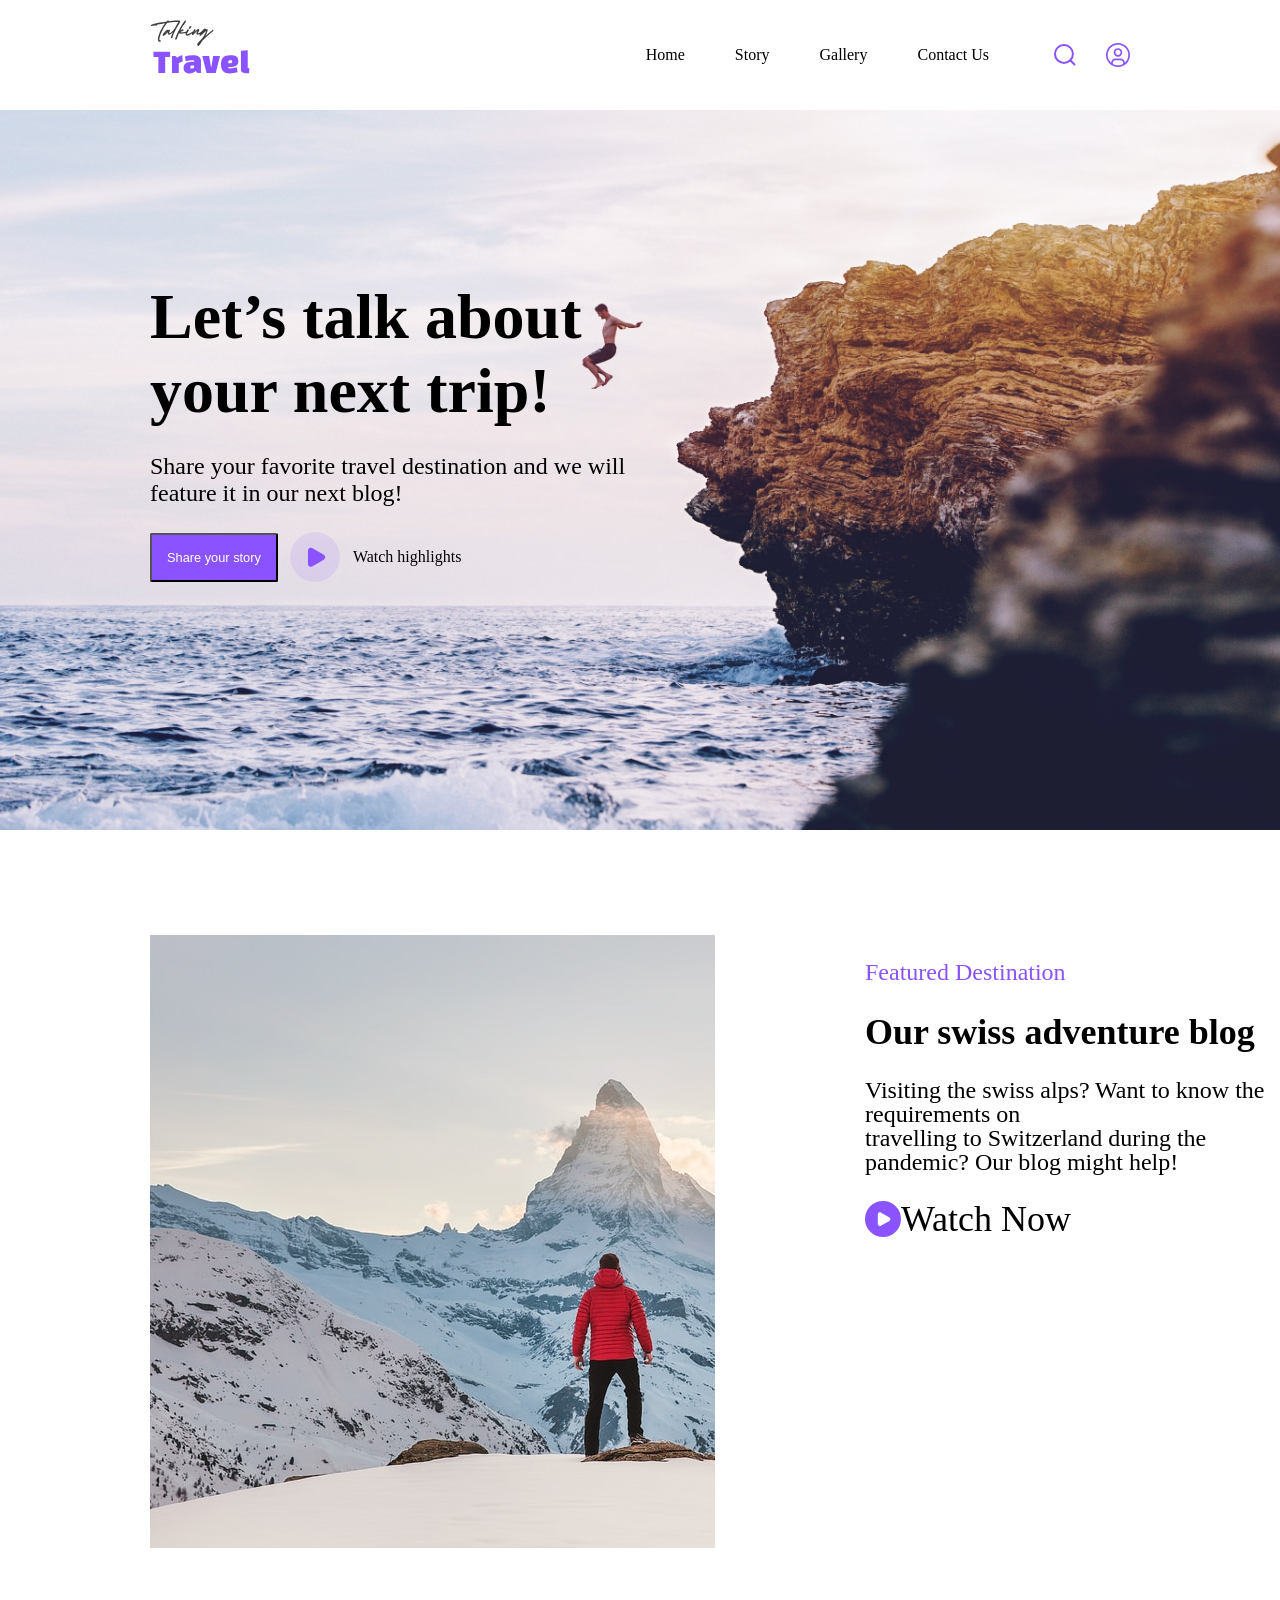
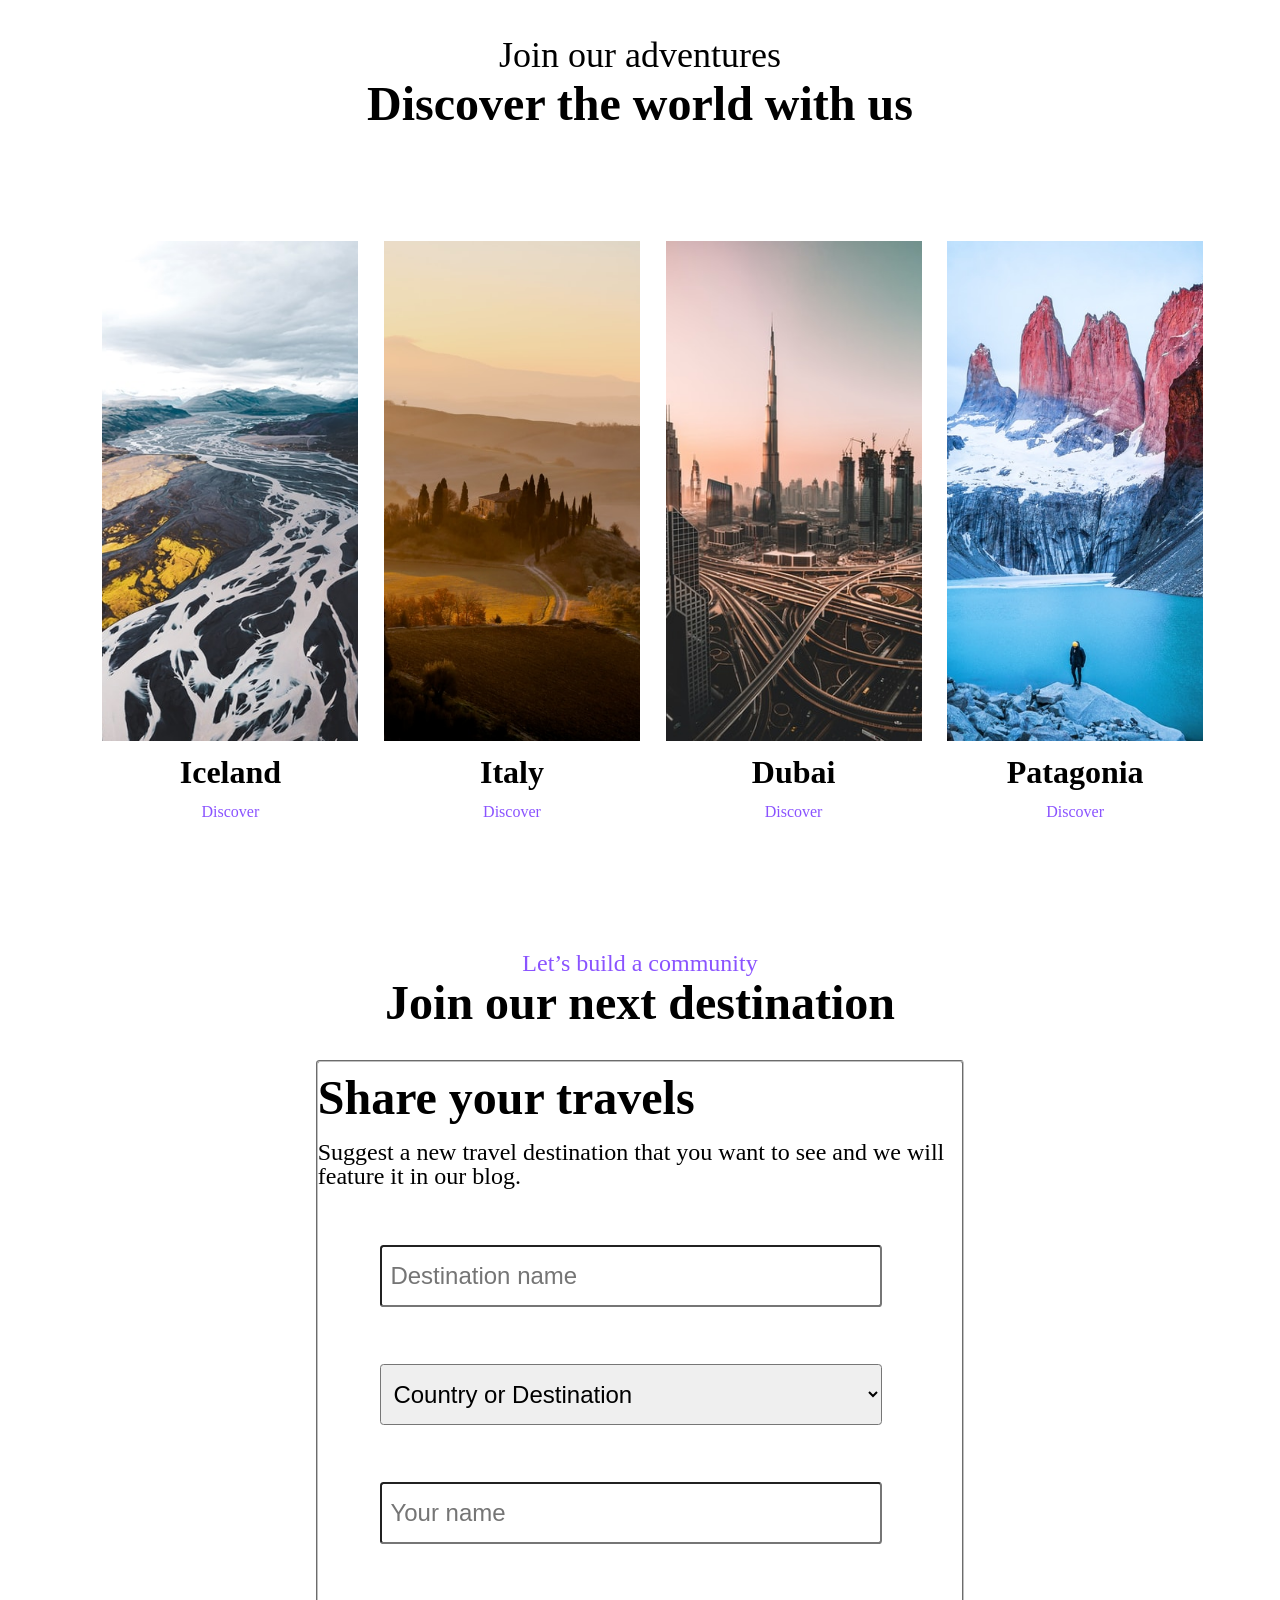
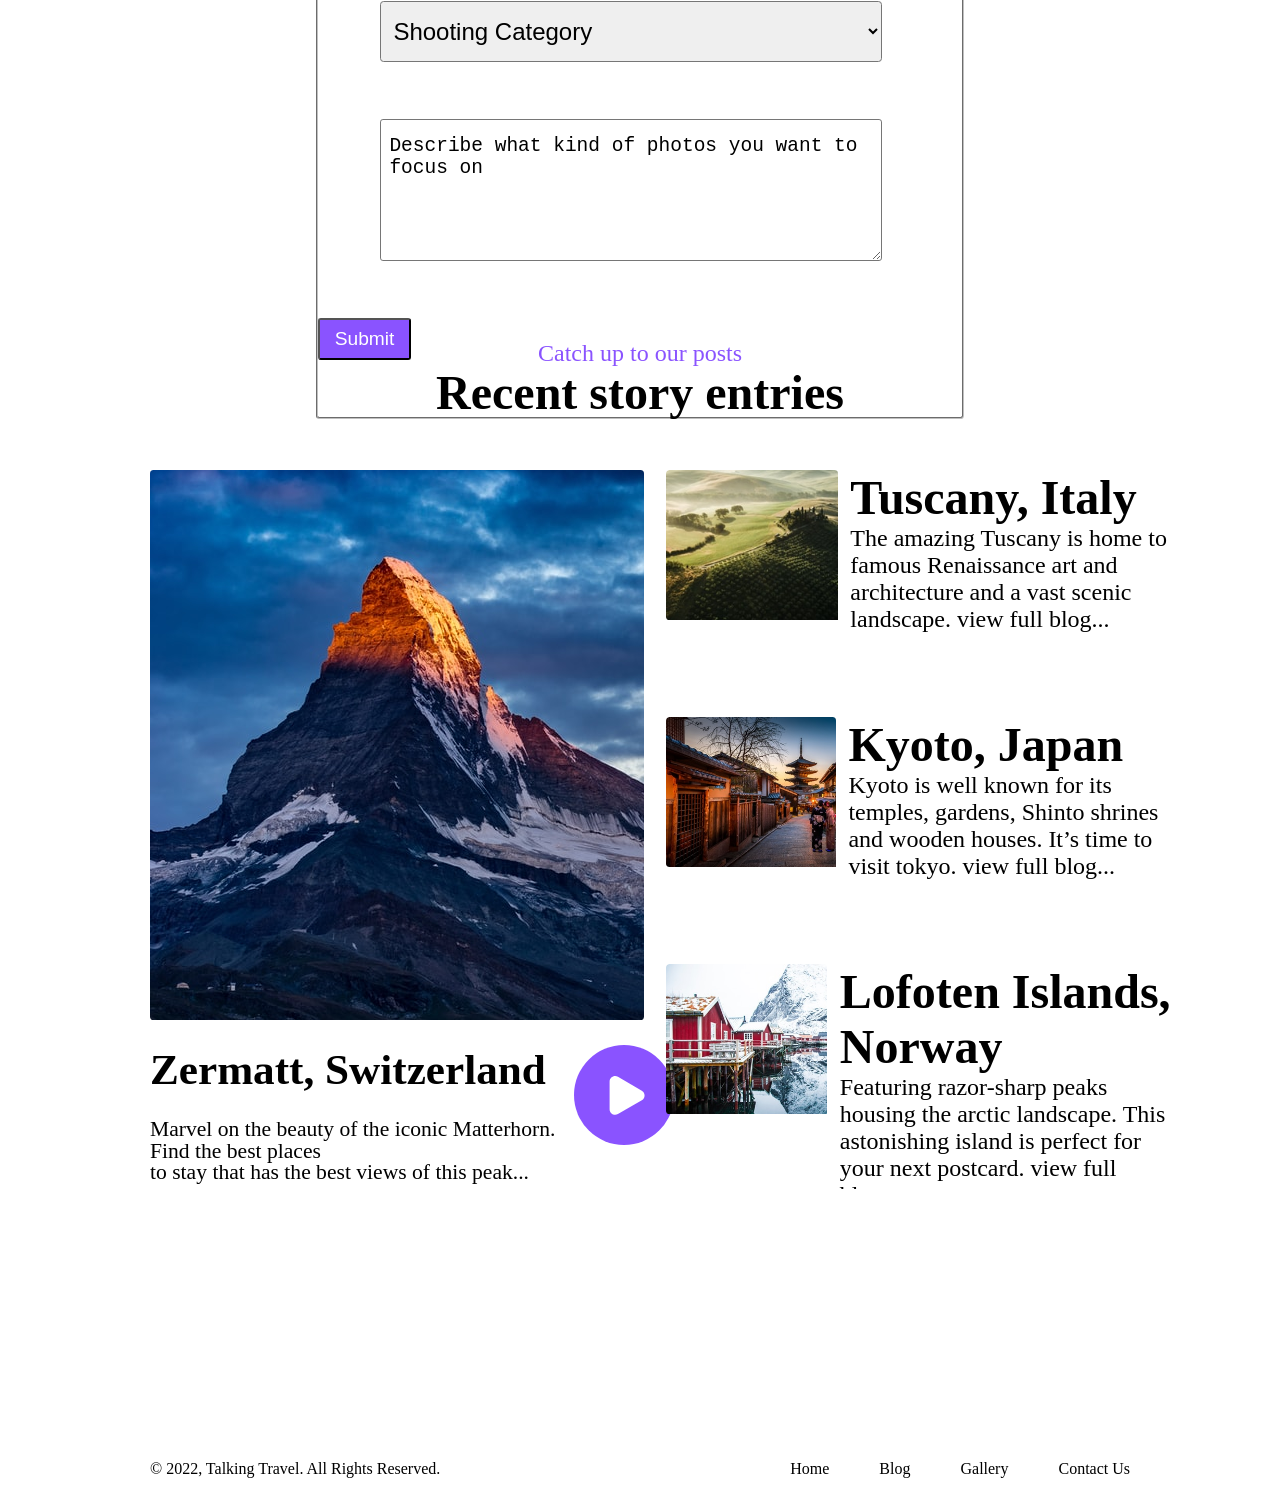
==== commit 3ee3ceaa: "section replace by div" ====
--- a/index.html
+++ b/index.html
@@ -37,15 +37,15 @@
     </header>
     <main>
       <section class="main_background">
-        <h1 class="split_screen_header">
+        <h2 class="split_screen_header">
           Let’s talk about <br />
           your next trip!
-        </h1>
+        </h2>
         <p class="split_screen">
           Share your favorite travel destination and we will <br />
           feature it in our next blog!
         </p>
-        <section class="item_row_button">
+        <div class="item_row_button">
           <button type="button" value="button" class="split_screen_button">
             Share your story
           </button>
@@ -54,7 +54,7 @@
           </picture>
           <img src="assets/vector/hero-player.svg" alt="Watch highlights" />
           <figcaption>Watch highlights</figcaption>
-        </section>
+        </div>
       </section>
       <section class="space"></section>
       <section class="split_screen">
@@ -62,80 +62,80 @@
           <source media="(min-width: 360 px)" srcset="path" />
           <img src="assets/images/image.jpg" alt="Watch highlights" />
         </picture>
-        <section>
+        <div>
           <a class="split_screen"> Featured Destination</a>
-          <h1 class="split_screen_header_smaller">Our swiss adventure blog</h1>
+          <h2 class="split_screen_header_smaller">Our swiss adventure blog</h2>
           <p class="split_screen">
             Visiting the swiss alps? Want to know the requirements on <br />
             travelling to Switzerland during the pandemic? Our blog might help!
           </p>
-          <section class="split_screen">
+          <div class="split_screen">
             <picture class="navigation_menu_icons">
               <source media="(min-width: 360 px)" srcset="path" />
               <img
                 src="assets/vector/video_player.svg"
                 alt="Watch highlights"
-              />          
-            </picture>
-            <p >Watch Now</p>
-          </section>
-        </section>
+              />
+            </picture>
+            <p class>Watch Now</p>
+          </div>
+        </div>
       </section>
       <section class="space"></section>
       <section class="screen_center">
         <a class="screen_center"> Join our adventures</a>
       </section>
       <section class="screen_center">
-        <h1 class="screen_center_head">Discover the world with us</h1>
+        <h2 class="screen_center_head">Discover the world with us</h2>
       </section>
       <section class="space"></section>
       <section class="grid">
-        <section class="item">
+        <div class="item">
           <picture>
             <source media="(min-width: 10 px)" srcset="path" />
             <img src="assets/images/rowImage.jpg" alt="Element 1" />
           </picture>
-          <h1 class="screen_center_header_smaller">Iceland</h1>
-          <p class="screen_center_colored">Discover</p>
-        </section>
-        <section class="item">
+          <h2 class="screen_center_header_smaller">Iceland</h2>
+          <p class="screen_center_colored">Discover</p>
+        </div>
+        <div class="item">
           <picture>
             <source media="(min-width: 10 px)" srcset="path" />
             <img src="assets/images/rowImage2.jpg" alt="Element 2" />
           </picture>
-          <h1 class="screen_center_header_smaller">Italy</h1>
-          <p class="screen_center_colored">Discover</p>
-        </section>
-        <section class="item">
+          <h2 class="screen_center_header_smaller">Italy</h2>
+          <p class="screen_center_colored">Discover</p>
+        </div>
+        <div class="item">
           <picture>
             <source media="(min-width: 10 px)" srcset="path" />
             <img src="assets/images/rowImage3.jpg" alt="Element 3" />
           </picture>
-          <h1 class="screen_center_header_smaller">Dubai</h1>
-          <p class="screen_center_colored">Discover</p>
-        </section>
-        <section class="item">
+          <h2 class="screen_center_header_smaller">Dubai</h2>
+          <p class="screen_center_colored">Discover</p>
+        </div>
+        <div class="item">
           <picture>
             <source media="(min-width: 10 px)" srcset="path" />
             <img src="assets/images/rowImage4.jpg" alt="Element 3" />
           </picture>
-          <h1 class="screen_center_header_smaller">Patagonia</h1>
-          <p class="screen_center_colored">Discover</p>
-        </section>
+          <h2 class="screen_center_header_smaller">Patagonia</h2>
+          <p class="screen_center_colored">Discover</p>
+        </div>
       </section>
       <section class="space"></section>
       <section class="join_background">
-        <section class="screen_center">
+        <div class="screen_center">
           <p class="screen_center_colored">Let’s build a community</p>
-        </section>
-        <section class="screen_center">
-          <h1 class="screen_center_head">Join our next destination</h1>
-        </section>
+        </div>
+        <div class="screen_center">
+          <h2 class="screen_center_head">Join our next destination</h2>
+        </div>
         <form action="formHandler.js" autocomplete="on" class="screen_center">
           <fieldset class="split_screen_noflex">
-            <h1 class="split_screen_header_smaller_nopadding">
+            <h2 class="split_screen_header_smaller_nopadding">
               Share your travels
-            </h1>
+            </h2>
             <p class="split_screen_noflex">
               Suggest a new travel destination that you want to see and we will
               <br />
@@ -180,78 +180,78 @@
         <p class="screen_center_colored">Catch up to our posts</p>
       </section>
       <section class="screen_center">
-        <h1 class="screen_center_head">Recent story entries</h1>
+        <h2 class="screen_center_head">Recent story entries</h2>
       </section>
       <section class="split_screen_second">
-        <section>
+        <div>
           <picture>
             <source media="(min-width: 360 px)" srcset="path" />
             <img src="assets/images/mountain.jpg" alt="mountain" />
           </picture>
-          <section class="split_screen_nopadding">
-            <section>
-              <h1 class="split_screen_header_smaller_nopadding">
+          <div class="split_screen_nopadding">
+            <div>
+              <h2 class="split_screen_header_smaller_nopadding">
                 Zermatt, Switzerland
-              </h1>
+              </h2>
               <p class="split_screen_nopadding">
                 Marvel on the beauty of the iconic Matterhorn. Find the best
                 places <br />
                 to stay that has the best views of this peak...
               </p>
-            </section>
-            <picture>
+            </div>
+            <picture class="split_screen_nopadding_small">
               <source media="(min-width: 360 px)" srcset="path" />
               <img
                 src="assets/vector/video_player.svg"
                 alt="Watch highlights"
               />
             </picture>
-          </section>
-        </section>
-        <section class="grid_row">
-          <section class="item_row">
+          </div>
+        </div>
+        <div class="grid_row">
+          <div class="item_row">
             <picture>
               <source media="(min-width: 10 px)" srcset="path" />
               <img src="assets/images/vertical.jpg" alt="Element 1" />
             </picture>
-            <section>
-              <h1 class="screen_center_header_smaller">Tuscany, Italy</h1>
+            <div>
+              <h2 class="screen_center_header_smaller">Tuscany, Italy</h2>
               <p class="split_screen_noflex">
                 The amazing Tuscany is home to famous Renaissance art and
                 architecture and a vast scenic landscape. view full blog...
               </p>
-            </section>
-          </section>
-          <section class="item_row">
+            </div>
+          </div>
+          <div class="item_row">
             <picture>
               <source media="(min-width: 10 px)" srcset="path" />
               <img src="assets/images/vertical2.jpg" alt="Element 2" />
             </picture>
-            <section>
-              <h1 class="screen_center_header_smaller">Kyoto, Japan</h1>
+            <div>
+              <h2 class="screen_center_header_smaller">Kyoto, Japan</h2>
               <p class="split_screen_noflex">
                 Kyoto is well known for its temples, gardens, Shinto shrines and
                 wooden houses. It’s time to visit tokyo. view full blog...
               </p>
-            </section>
-          </section>
-          <section class="item_row">
+            </div>
+          </div>
+          <div class="item_row">
             <picture>
               <source media="(min-width: 10 px)" srcset="path" />
               <img src="assets/images/vertical3.jpg" alt="Element 3" />
             </picture>
-            <section>
-              <h1 class="screen_center_header_smaller">
+            <div>
+              <h2 class="screen_center_header_smaller">
                 Lofoten Islands, Norway
-              </h1>
+              </h2>
               <p class="split_screen_noflex">
                 Featuring razor-sharp peaks housing the arctic landscape. This
                 astonishing island is perfect for your next postcard. view full
                 blog...
               </p>
-            </section>
-          </section>
-        </section>
+            </div>
+          </div>
+        </div>
       </section>
     </main>
     <footer class="navigation_menu">
--- a/css/base.css
+++ b/css/base.css
@@ -1,7 +1,8 @@
 body {
-  font: 100% Roboto;
+    font-family: Roboto;
 }
 * {
   margin: 0;
   box-sizing: border-box;
+  text-decoration: none;
 }
--- a/css/layout.css
+++ b/css/layout.css
@@ -3,10 +3,10 @@
   display: flex;
   align-items: center;
   justify-content: space-between;
-  padding: 2vh 8vw;
+  padding: 15px 150px;
 }
 .space {
-  height: 8vh;
+  height: 80px;
 }
 
 .navigation_menu,
@@ -16,11 +16,11 @@
   justify-content: space-between;
   flex-wrap: nowrap;
   align-items: center;
-  gap: 5vh;
+  gap: 50px;
 }
 .navigation_menu_list {
   justify-content: center;
 }
 .navigation_menu_icons {
-  gap: 1vh;
-}+  gap: 15px;
+}
--- a/css/components.css
+++ b/css/components.css
@@ -8,13 +8,11 @@
 .split_screen_text_uniq a {
   display: inline-block;
   color: #000;
-  font-family: Roboto;
   font-style: normal;
   font-size: 1em;
   line-height: 100%;
   font-weight: 400;
   letter-spacing: 0%;
-  text-decoration: none;
 }
 
 .split_screen_nopadding p {
@@ -34,33 +32,34 @@
 .split_screen_second,
 .split_screen_right,
 .split_screen_text,
-.split_screen_noflex_custom {
-  padding-left: 8vw;
+.split_screen_noflex_custom,
+.split_screen_nopadding_small {
+  padding-left: 150px;
   display: flex;
   text-align: left;
   margin: 0;
 }
 
 .split_screen {
-  padding-top: 2vh;
+  padding-top: 25px;
   justify-content: flex-start;
   font-size: 1.5em;
 }
 .split_screen_nopadding {
-  padding-left: 0vw;
-  padding-top: 2vh;
+  padding-left: 0;
+  padding-top: 25px;
   justify-content: center;
   font-size: 1.5em;
-  gap: 1vw;
+  gap: 15px;
 }
 .split_screen_header {
-  padding-top: 18vh;
+  padding-top: 170px;
   justify-content: left;
   font-size: 4em;
   font-family: Changa One;
 }
 .split_screen_header_smaller {
-  padding-top: 2vh;
+  padding-top: 25px;
   text-align: inherit;
   justify-content: inherit;
   font-size: 1.5em;
@@ -71,7 +70,7 @@
   font-size: 0.8em;
   color: #ffff;
   border-radius: 0.15em;
-  padding: 1em 1em;
+  padding: 15px 15px;
   margin: 0;
   outline: none;
 }
@@ -80,7 +79,7 @@
   font-size: 0.8em;
   color: #ffff;
   border-radius: 0.15em;
-  padding: 0.5em 1em;
+  padding: 8px 15px;
   margin: 0;
   outline: none;
 }
@@ -90,7 +89,7 @@
   font-size: 1.5em;
   margin: 0;
   justify-content: center;
-  gap: 1vw;
+  gap: 15px;
 }
 .screen_center_colored {
   display: inline-block;
@@ -100,11 +99,10 @@
   line-height: 100%;
   font-weight: 400;
   letter-spacing: 0%;
-  text-decoration: none;
 }
 
 .screen_center_header_smaller,
-.split_screen_noflex h1,
+.split_screen_noflex h2,
 .screen_center_head {
   display: flex;
   text-align: inherit;
@@ -117,7 +115,7 @@
 .screen_center_head {
   text-align: center;
   justify-content: center;
-  padding-bottom: 2vh;
+  padding-bottom: 30px;
 }
 
 .split_screen_header_smaller_nopadding {
@@ -130,40 +128,40 @@
 }
 
 .split_screen_noflex {
-  padding-left: 0vw;
+  padding-left: 0;
   justify-content: space-between;
   flex-direction: column;
   align-items: flex-start;
   font-size: 1em;
-  gap: 1vw;
+  gap: 15px;
   border-radius: 0.15em;
 }
 .split_screen_noflex_custom {
-  padding-left: 8vw;
+  padding-left: 150px;
   flex-direction: row;
   align-items: left;
   font-size: 1em;
-  gap: 1vw;
+  gap: 15px;
   border-radius: 0.15em;
 }
 .split_screen_noflex picture,
 .split_screen_second picture {
   object-fit: cover;
   display: flex;
-  width: 35vw;
-  height: 55vh;
+  width: 600px;
+  height: 550px;
   border-radius: 0.15em;
 }
 .split_screen_smaller {
   object-fit: cover;
   display: flex;
-  width: 20vw;
-  height: 40vh;
+  width: 200px;
+  height: 400px;
   border-radius: 0.15em;
 }
 .split_screen_noflex_small {
-  padding-top: 4vh;
-  padding-left: 4vw;
+  padding-top: 40px;
+  padding-left: 40px;
   display: flex;
   align-items: center;
   font-size: 1em;
@@ -175,70 +173,70 @@
   object-fit: cover;
   display: block;
   margin: 0;
-  width: 40vw;
-  height: 40vh;
+  width: 400px;
+  height: 400px;
 }
 
 .split_screen_noflex_small img,
 .split_screen_nopadding img {
-  width: 20%;
-  height: 20%;
+  width: 200px;
+  height: 200px;
   object-fit: contain;
   display: block;
 }
 
 .split_screen_second {
-  padding-top: 2vh;
+  padding-top: 20px;
   justify-content: left;
   font-size: 1.5em;
-  gap: 1vw;
+  gap: 15px;
 }
 
 .split_screen_right {
   flex-direction: row;
-  justify-content: right;
-  height: 10vh;
-  width: 40vw;
-  gap: 1vw;
+  justify-content: flex-end;
+  height: 100px;
+  width: 650px;
+  gap: 15px;
 }
 .split_screen_right img {
-  height: 8vh;
+  height: 80px;
   border-radius: 2em;
 }
 .picture_column img {
-  height: 27vh;
-  width: 20vw;
+  height: 270px;
+  width: 350px;
 }
 .split_screen video {
-  padding-left: 8vw;
+  padding-left: 150px;
   justify-content: center;
-  width: 70vw;
-  height: 70vh;
+  width: 1380px;
+  height: 760px;
   object-fit: cover;
 }
 
 .split_screen_text {
-  padding-right: 8vw;
+  padding-right: 150px;
   flex-direction: column;
 }
 .split_screen_text_uniq {
-  padding-right: 8vw;
-  margin-left: -4vw;
-  width: 28vw;
+  padding-right: 130px;
+  margin-left: -75px;
+  width: 600px;
   height: 100%;
   flex-direction: column;
 }
-.split_screen_text_uniq h1 {
+.split_screen_text_uniq h2 {
   font-size: 3.5em;
 }
 
 .split_screen_text a,
 .split_screen_text_uniq a {
-  padding-right: 2vw;
+  padding-right: 50px;
   color: #000;
   font-size: 1.2em;
 }
-.split_screen_text h3{
+.split_screen_text h3 {
   color: #000;
   font-size: 1.5em;
   font-family: Roboto;
@@ -257,7 +255,7 @@
 
   .split_screen_header {
     font-size: 1.5em;
-    padding-top: 5vh;
+    padding-top: 90px;
   }
 
   .split_screen,
@@ -271,10 +269,10 @@
     padding-right: 0;
     font-size: 1em;
     flex-direction: column;
-    gap: 1vh;
-  }
-
-  .split_screen_noflex picture{
+    gap: 15px;
+  }
+
+  .split_screen_noflex picture {
     width: 100vw;
     height: auto;
   }
@@ -289,7 +287,7 @@
 .split_screen picture,
 .split_screen_second picture {
   max-width: 50%;
-  max-height: 100vh;
+  max-height: 100%;
   display: block;
   overflow: hidden;
 }
@@ -307,14 +305,28 @@
 
 .picture_column {
   flex-direction: column;
-  padding-top: 2vh;
-  width: 25vw;
-  height: 35vh;
+  padding-top: 15px;
+  width: 450px;
+  height: 600px;
   display: flex;
   align-items: flex-start;
   font-size: 1em;
   margin: 0;
-  gap: 0.5vw;
-}
-
-
+  gap: 8px;
+}
+.author_block {
+  flex-direction: column;
+  align-items: center;
+  gap: 15px;
+}
+.split_screen_nopadding_small {
+  padding-left: 0;
+    padding-right: 0;
+    font-size: 1em;
+    gap: 8px;
+}
+
+.split_screen_nopadding_small img{
+  width: 100px;
+  height: 100px;
+}
--- a/css/grid.css
+++ b/css/grid.css
@@ -15,8 +15,6 @@
   grid-template-columns: repeat(3, 1fr);
   gap: 1vw;
 }
-
-
 
 .grid_row {
   margin-left: -16vw;
@@ -65,12 +63,12 @@
 }
 
 .item_row_button {
-  padding-left: 8vw;
+  padding-left: 150px;
   margin: 0;
   display: flex;
   flex-direction: row;
-  width: 30vw;
-  height: 10vh;
+  width: 30opx;
+  height: 100px;
   overflow: hidden;
   align-items: center;
 }
@@ -78,8 +76,8 @@
 .item_row_button img {
   object-fit: contain;
   display: flex;
-  width: 5vw;
-  height: 5vh;
+  width: 75px;
+  height: 50px;
   overflow: hidden;
   border-radius: 0.15em;
 }
@@ -88,12 +86,12 @@
 .grid_narrow img {
   object-fit: cover;
   display: flex;
-  width: 20vw;
-  height: 60vh;
+  width: 400px;
+  height: 500px;
   overflow: hidden;
   border-radius: 0.15em;
 }
 .grid_row img {
-  width: 15vw;
-  height: 15vh;
-}+  width: 250px;
+  height: 150px;
+}
--- a/css/forms.css
+++ b/css/forms.css
@@ -1,13 +1,12 @@
 .form_element {
-  padding-left: 0.5vw;
+  padding-left: 8px;
   width: 80%;
-  padding-top: 1vh;
-  padding-bottom: 1vh;
+  padding-top: 15px;
+  padding-bottom: 15px;
   text-align: left center;
   justify-content: center;
   font-size: 1em;
   margin: 0 auto;
   border-radius: 0.15em;
   display: block;
-  box-sizing: border-box;
-}+}
--- a/css/backgrounds.css
+++ b/css/backgrounds.css
@@ -12,17 +12,21 @@
   height: 80vh;
 }
 
+
+@media (max-width: 480px) {
+  .main_background {
+    background-image: url("../assets/images/background.jpg");
+    height: 50vh;
+  }
+}
+
 .join_background {
   background-image: url("../assets/images/join-bg.png");
   height: 110vh;
 }
 
 @media (max-width: 480px) {
-  .main_background {
-  background-image: url("../assets/images/background.jpg");
-  height: 50vh;
-}
-.join_background {
+  .join_background {
     height: 70vh;
   }
-}+}
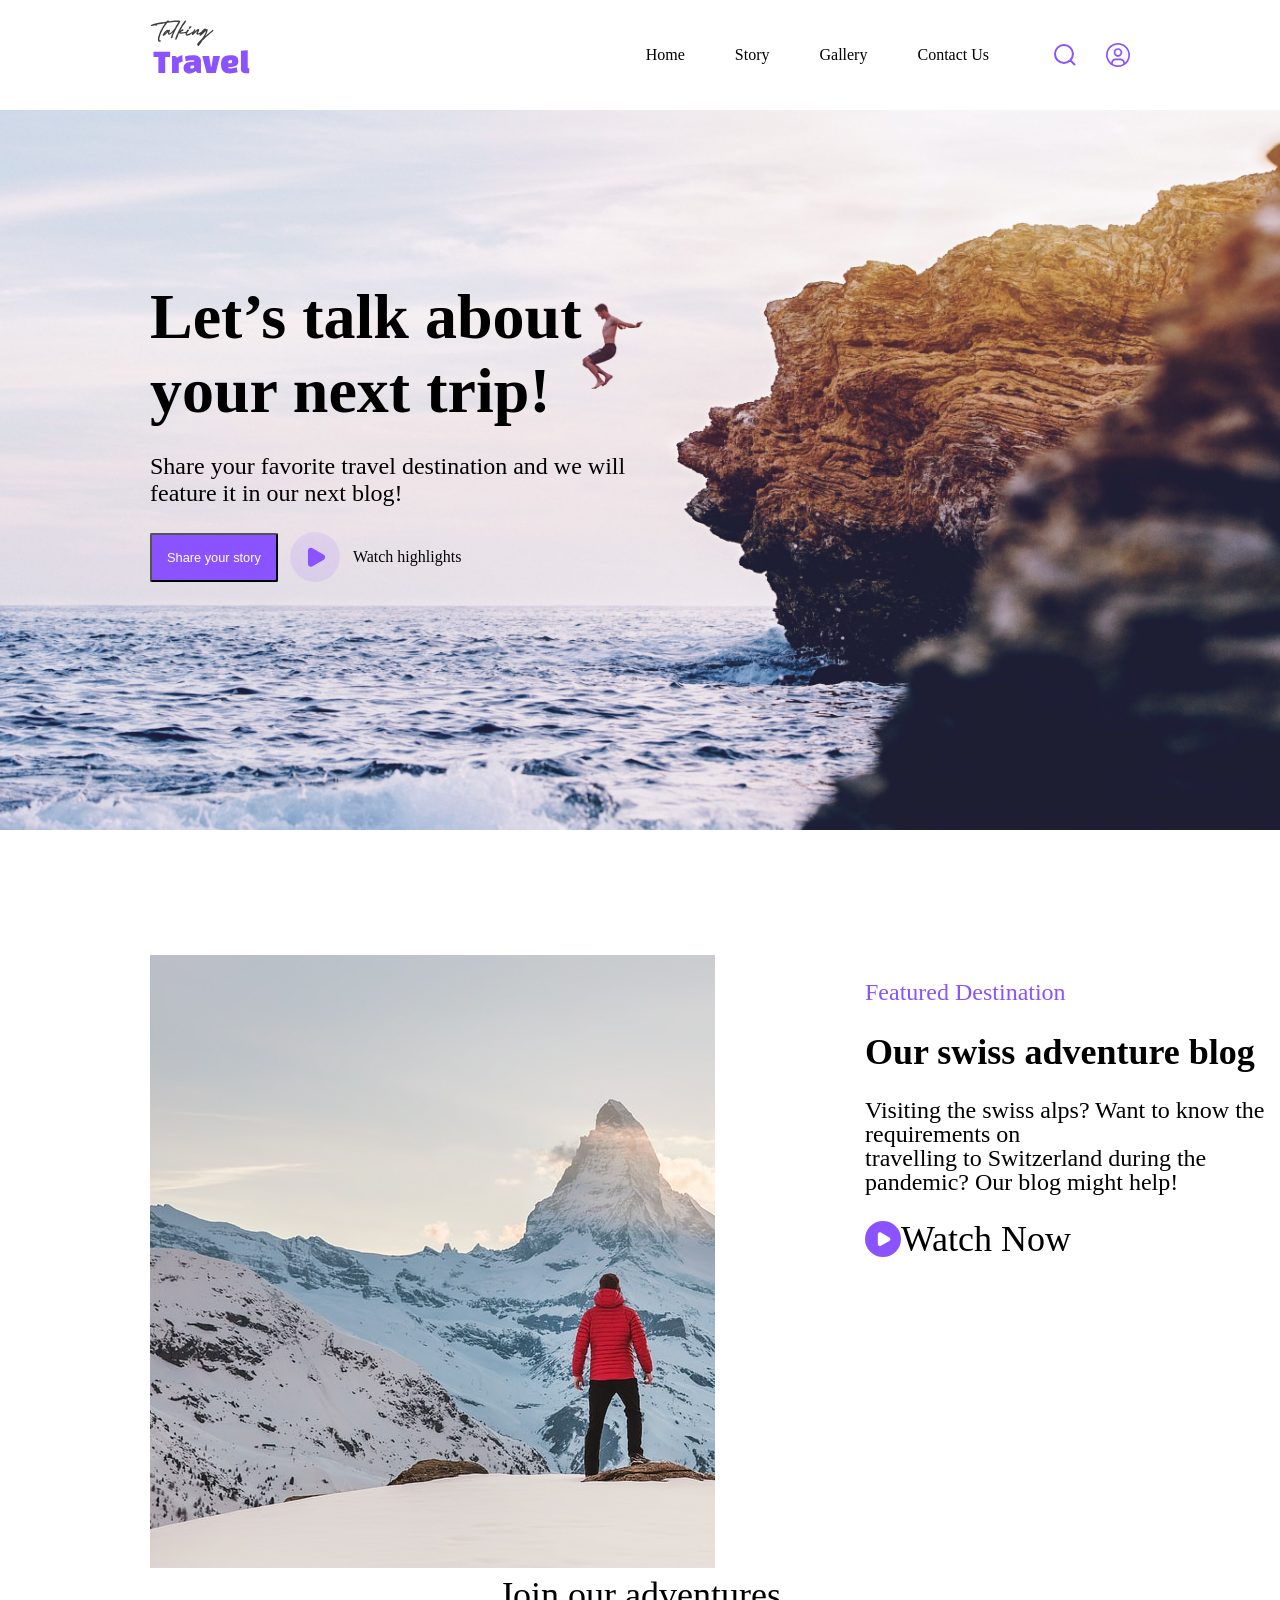
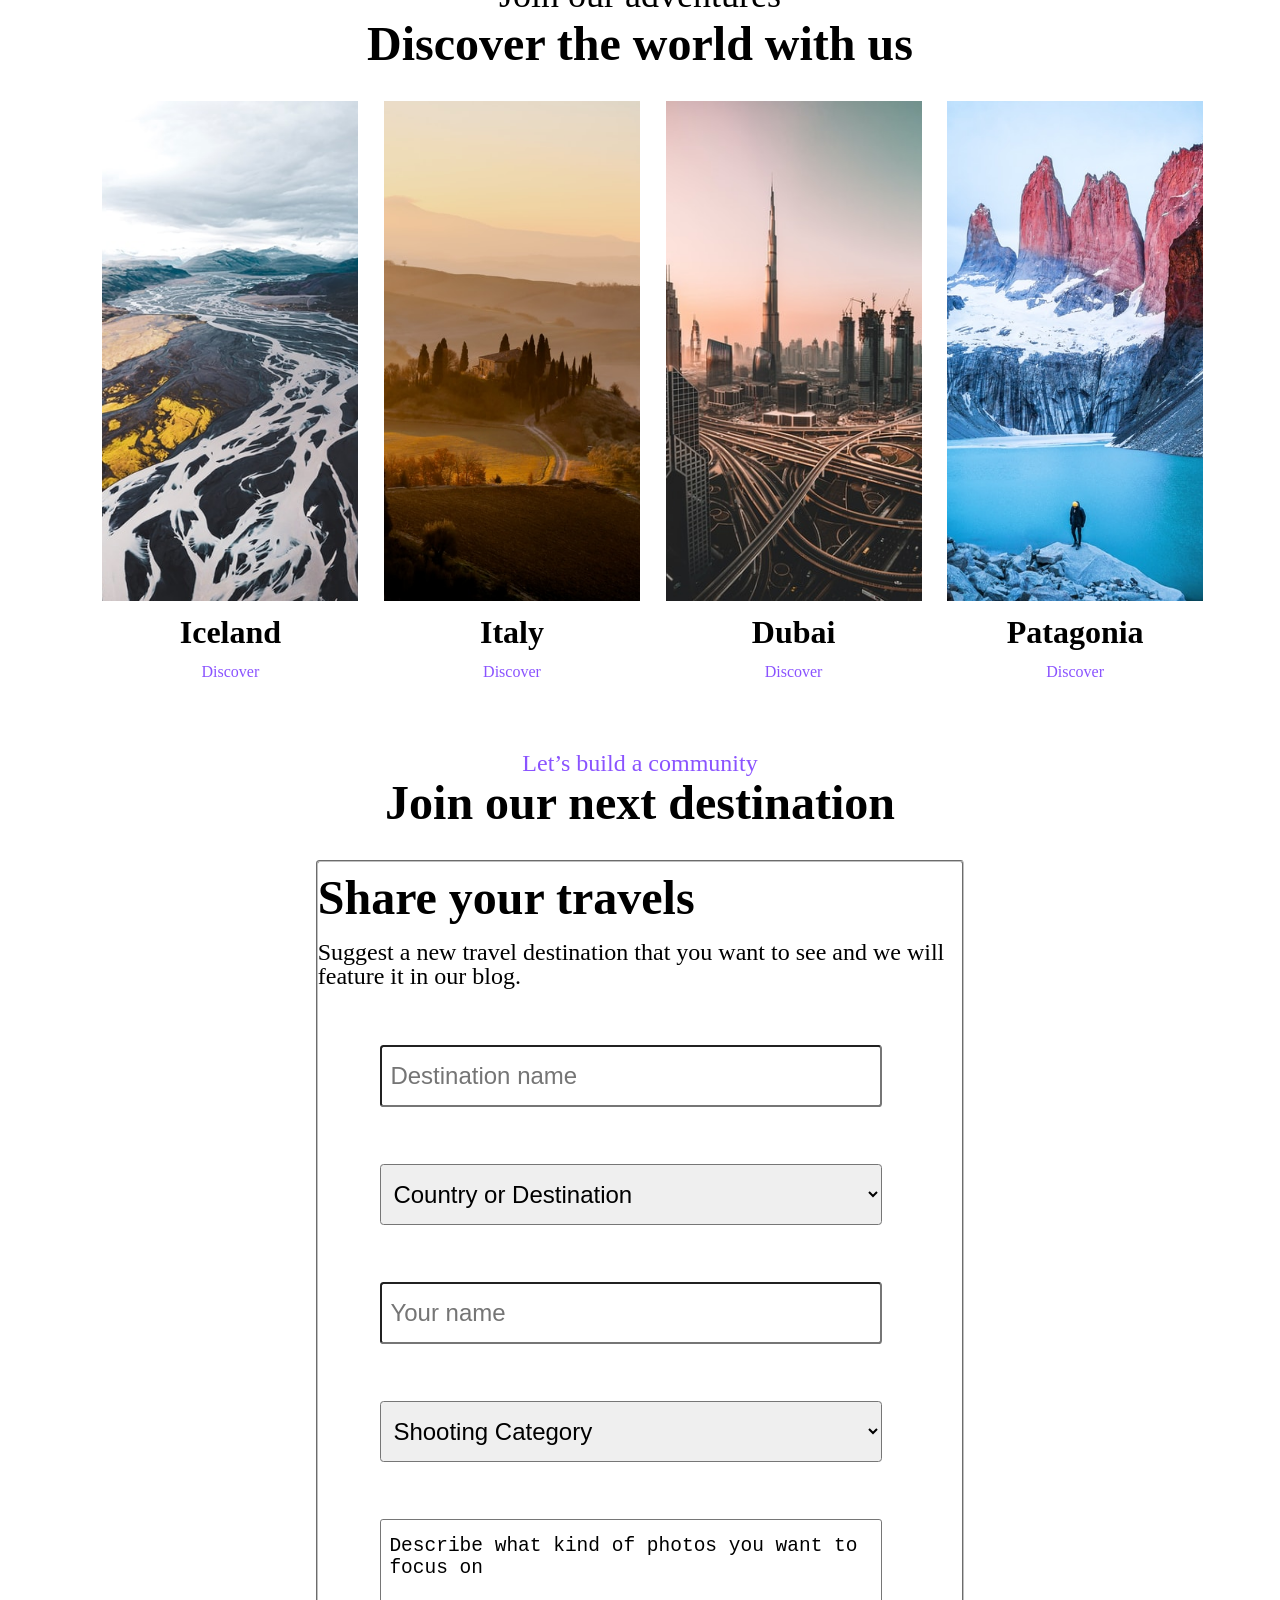
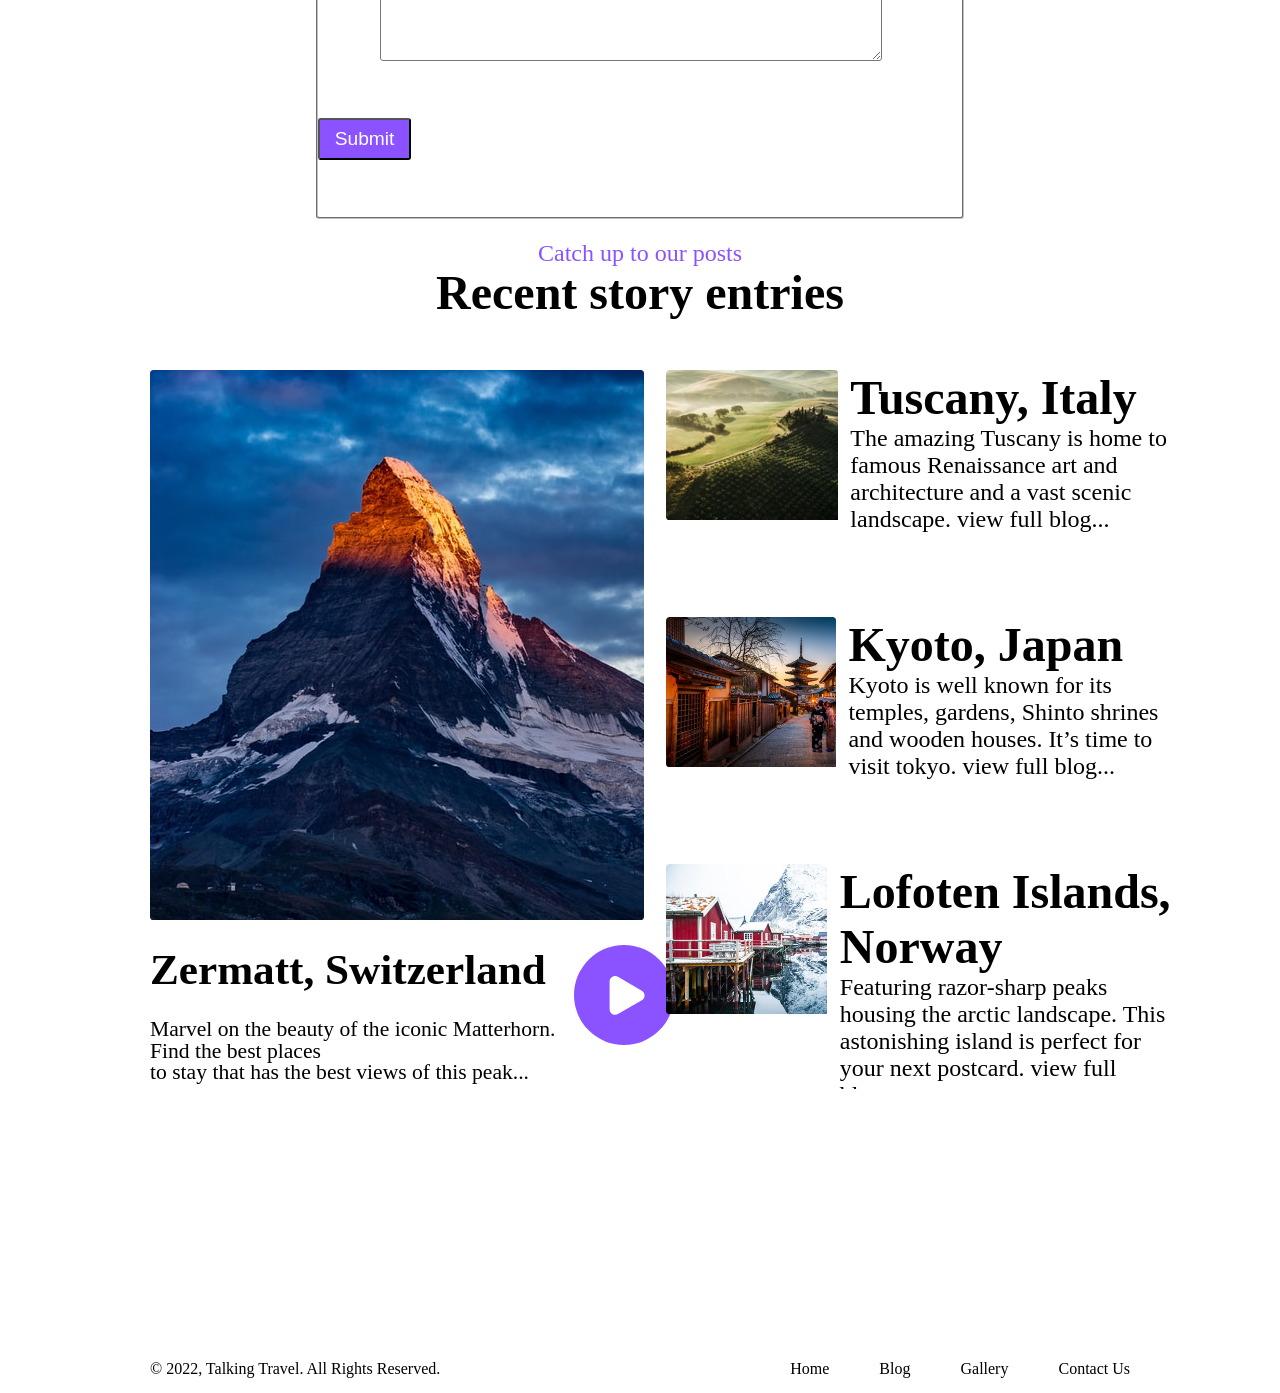
==== commit fcf07955: "fix: try to delete "space" component" ====
--- a/index.html
+++ b/index.html
@@ -56,7 +56,6 @@
           <figcaption>Watch highlights</figcaption>
         </div>
       </section>
-      <section class="space"></section>
       <section class="split_screen">
         <picture>
           <source media="(min-width: 360 px)" srcset="path" />
@@ -81,14 +80,12 @@
           </div>
         </div>
       </section>
-      <section class="space"></section>
       <section class="screen_center">
         <a class="screen_center"> Join our adventures</a>
       </section>
       <section class="screen_center">
         <h2 class="screen_center_head">Discover the world with us</h2>
       </section>
-      <section class="space"></section>
       <section class="grid">
         <div class="item">
           <picture>
@@ -123,7 +120,6 @@
           <p class="screen_center_colored">Discover</p>
         </div>
       </section>
-      <section class="space"></section>
       <section class="join_background">
         <div class="screen_center">
           <p class="screen_center_colored">Let’s build a community</p>
--- a/css/components.css
+++ b/css/components.css
@@ -228,6 +228,7 @@
 }
 .split_screen_text_uniq h2 {
   font-size: 3.5em;
+  margin-bottom: 100px;
 }
 
 .split_screen_text a,
@@ -307,7 +308,7 @@
   flex-direction: column;
   padding-top: 15px;
   width: 450px;
-  height: 600px;
+  height: 500px;
   display: flex;
   align-items: flex-start;
   font-size: 1em;
--- a/css/grid.css
+++ b/css/grid.css
@@ -5,6 +5,7 @@
   display: grid;
   grid-template-columns: repeat(4, 1fr);
   gap: 2vw;
+  margin-bottom: 20px;
 }
 
 .grid_narrow {
--- a/css/backgrounds.css
+++ b/css/backgrounds.css
@@ -5,6 +5,7 @@
   background-size: cover;
   background-attachment: fixed;
   width: 100vw;
+  margin-bottom: 100px;
 }
 
 .main_background {
